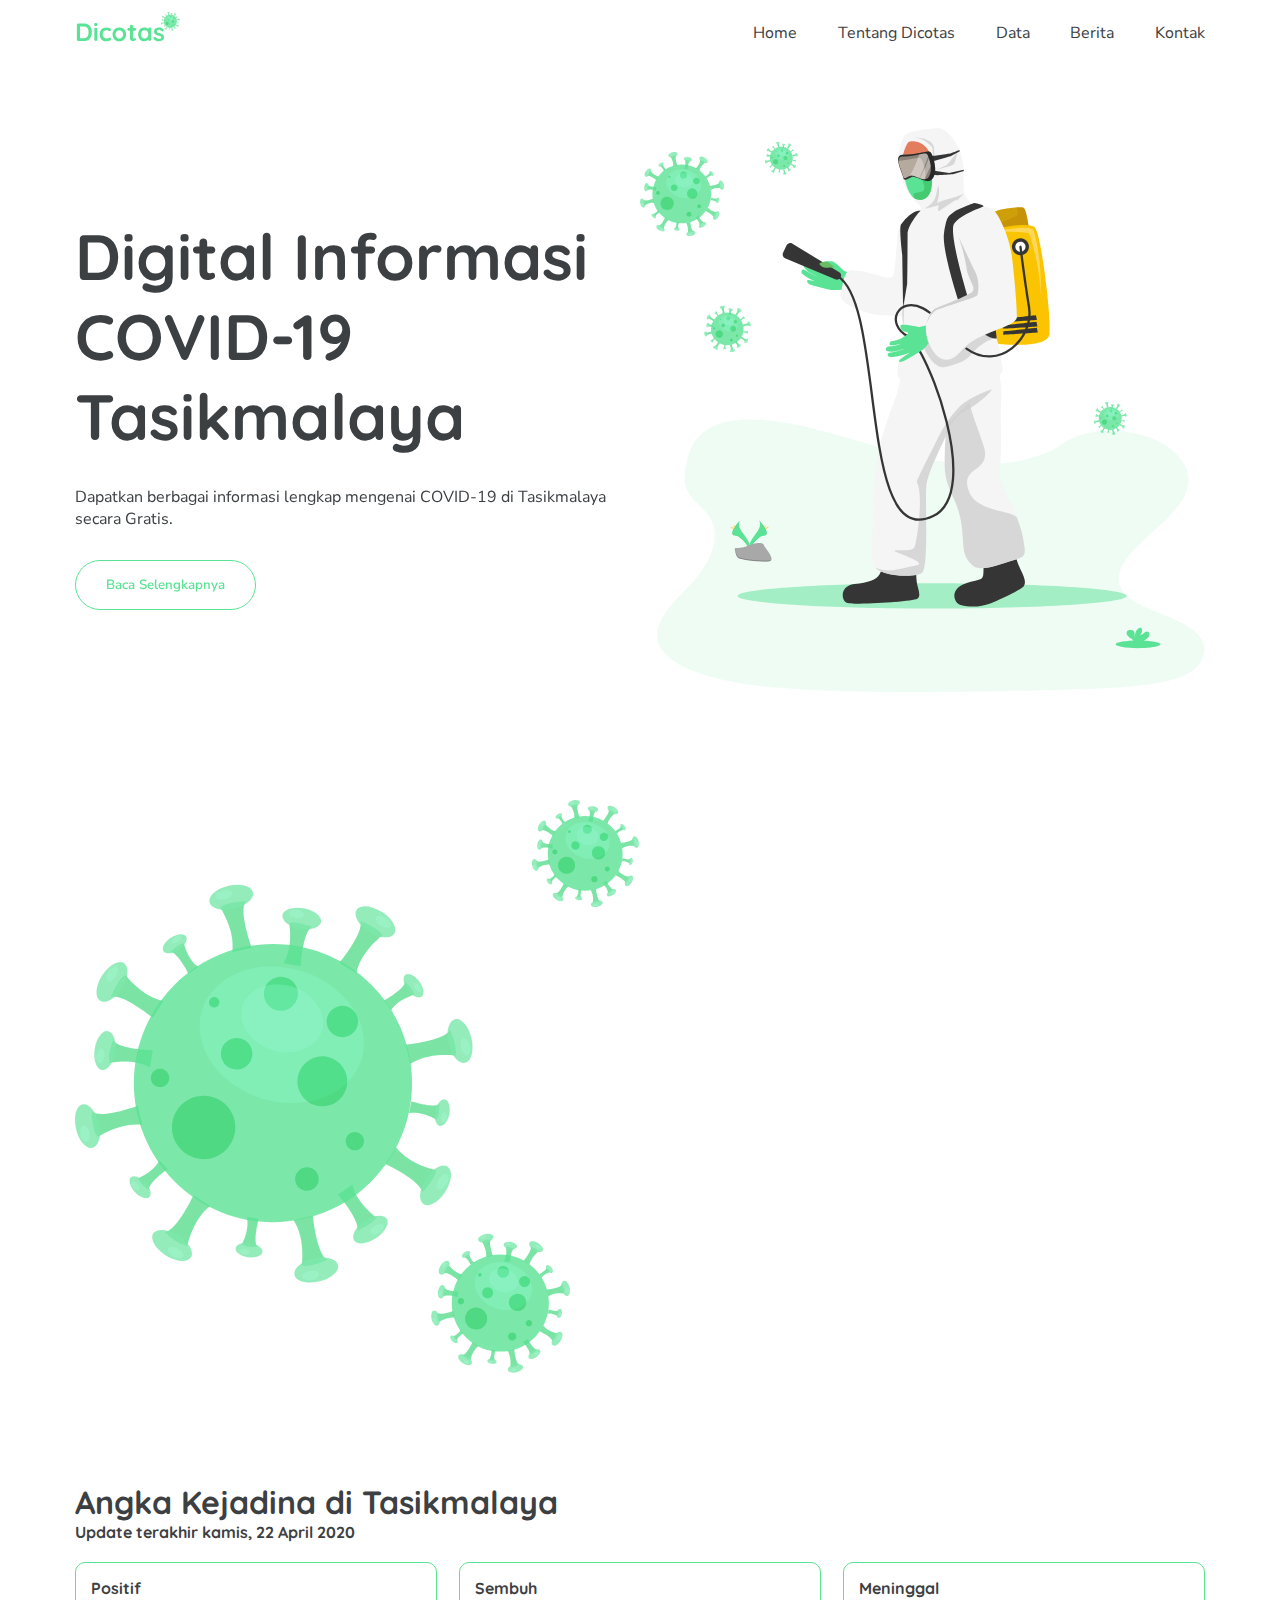
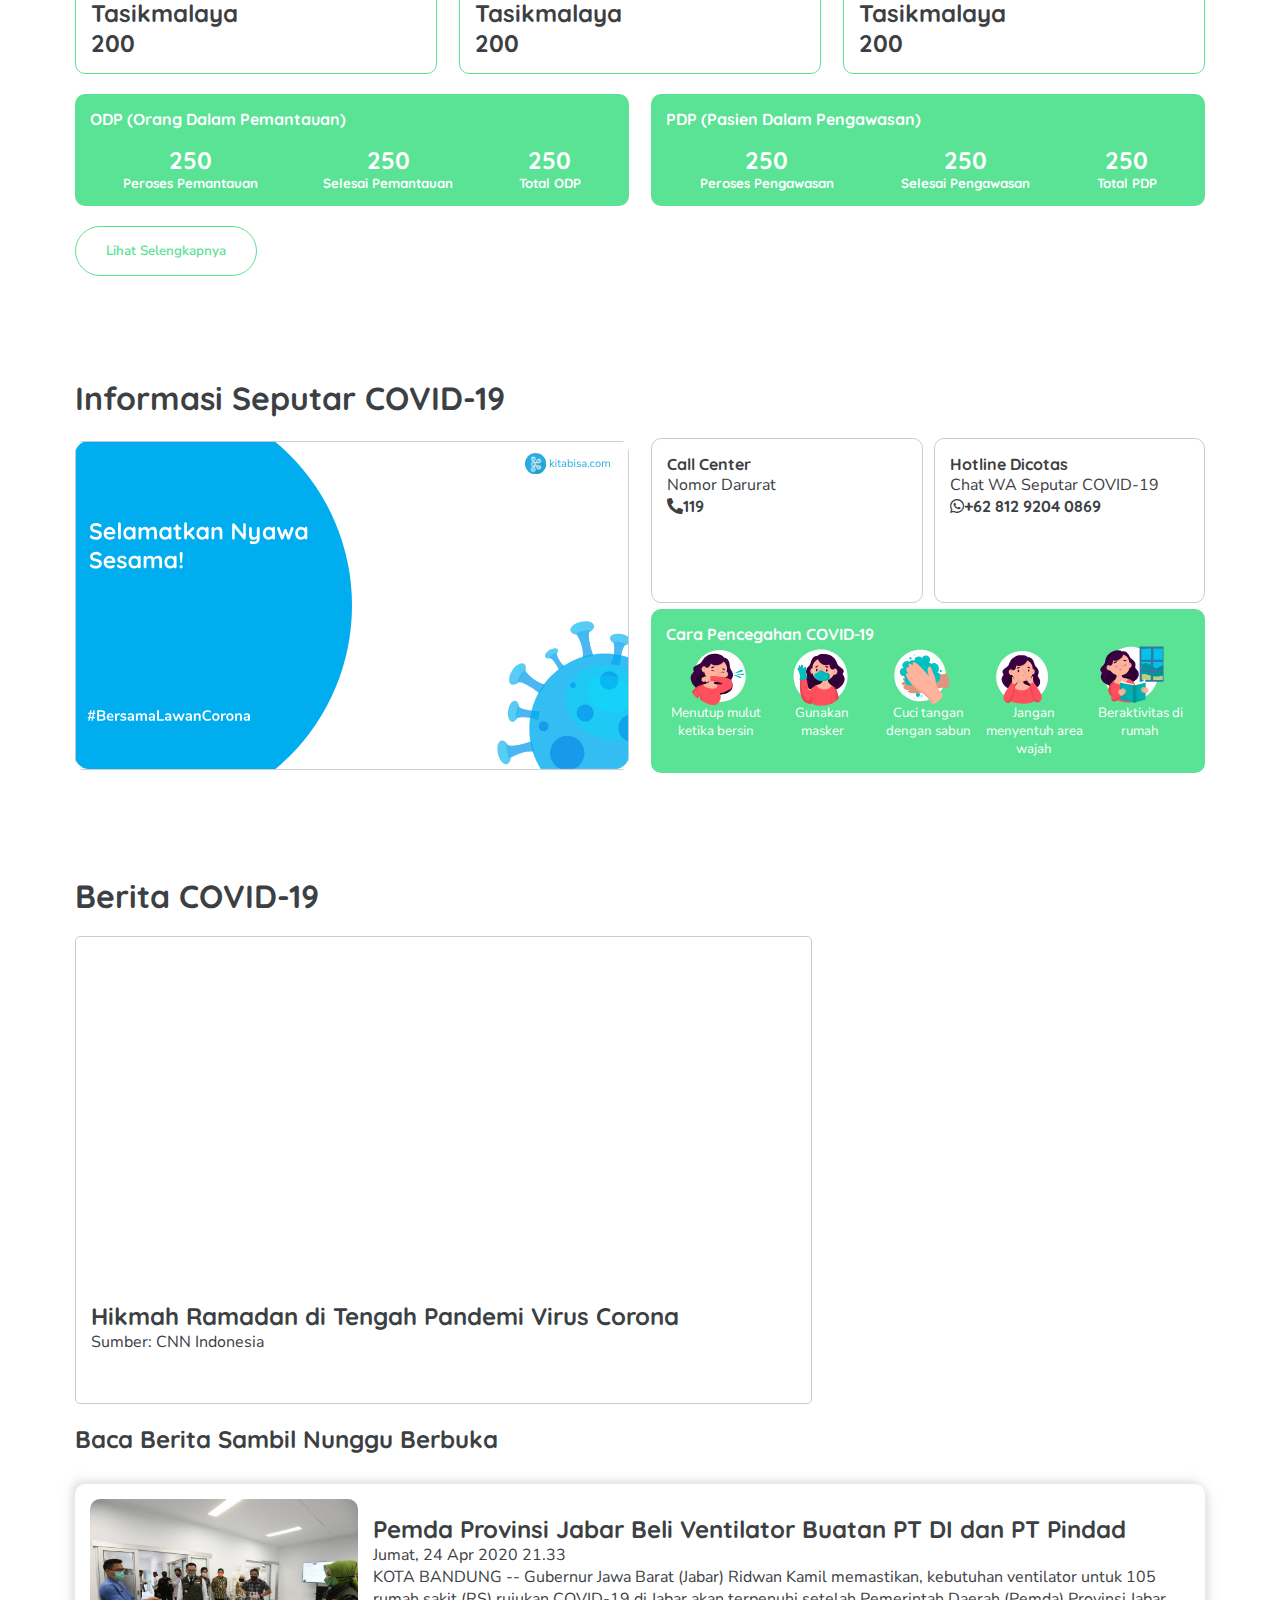
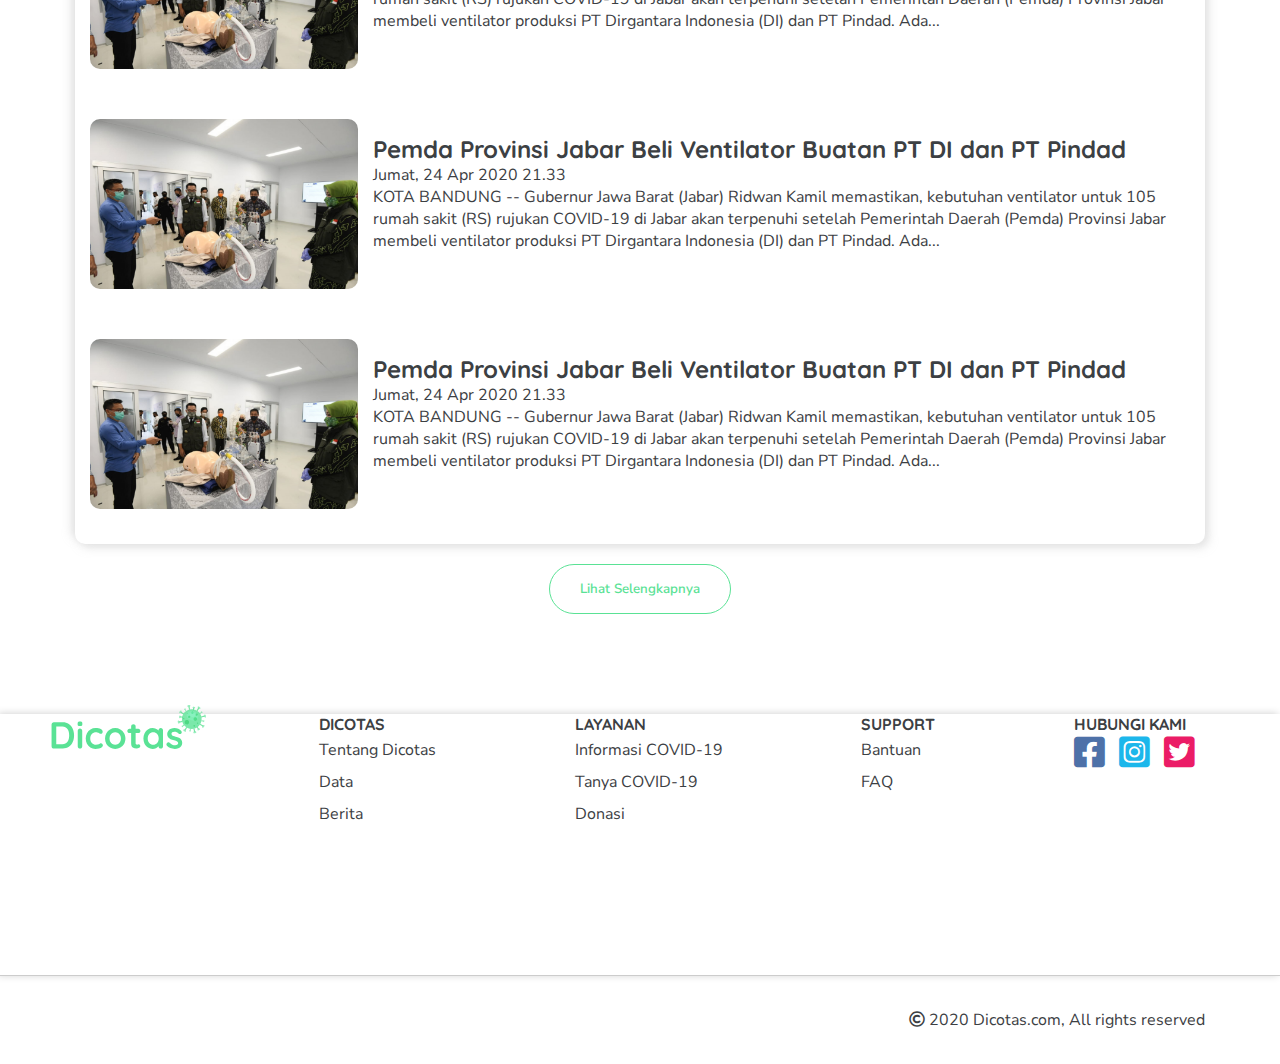
==== index.html @ 685ea7df "Initial commit" ====
<!DOCTYPE html>
<html lang="en">

<head>
    <meta charset="UTF-8">
    <meta name="viewport" content="width=device-width, initial-scale=1.0">
    <title>Dicotas</title>
    <!-- Google Font -->
    <link
        href="https://fonts.googleapis.com/css2?family=Nunito+Sans:ital,wght@0,200;0,300;0,400;0,600;0,700;0,800;0,900;1,200;1,300;1,400;1,600;1,700;1,800;1,900&family=Quicksand:wght@300;400;500;600;700&display=swap"
        rel="stylesheet">
    <!-- fontawesome -->
    <link rel="stylesheet" href="assets/vendor/fontawesome/css/all.min.css">
    <!-- AOS -->
    <link href="assets/vendor/aos-master/dist/aos.css" rel="stylesheet">
    <!-- style -->
    <link rel="stylesheet" href="assets/css/style.css">
    <link rel="stylesheet" href="assets/css/dicotas.css">
    <!-- icon -->
    <link rel="shortcut icon" href="assets/img/virus.svg" type="image/x-icon">

</head>

<body>
    <!-- navbar -->
    <nav>
        <div class="container" id="nav">
            <div class="logo">
                <a href="index.html">
                    <img src="assets/img/logo.svg" alt="Logo Dicotas">
                </a>
            </div>

            <ul>
                <li>
                    <a href="#" class="underline">Home</a>
                </li>
                <li>
                    <a href="#">Tentang Dicotas</a>
                </li>
                <li>
                    <a href="#">Data</a>
                </li>
                <li>
                    <a href="#">Berita</a>
                </li>
                <li>
                    <a href="#">Kontak</a>
                </li>
            </ul>
        </div>
    </nav>
    <!-- end navbar -->
    <!-- <div class="container space"></div> -->
    <!-- hero1 -->
    <div class="hero1 container" id="hero1">
        <div class="content" data-aos="fade-up" data-aos-duration="2000">
            <h1>Digital Informasi COVID-19 Tasikmalaya</h1>
            <p>Dapatkan berbagai informasi lengkap mengenai COVID-19 di Tasikmalaya secara
                <span>Gratis.</span></p>
            <a href="">
                <button type="button" class="btn-border">Baca Selengkapnya</button>
            </a>
        </div>
        <div class="content-img" data-aos="fade-up" data-aos-duration="2000">
            <img src="assets/img/covid.svg" alt="COVID-19">
        </div>
    </div>
    <!-- end hero1 -->
    <!-- hero2 -->
    <div class="hero2 container" id="hero2">
        <div class="content-img" data-aos="fade-up" data-aos-duration="2000">
            <img src="assets/img/virus.svg" alt="virus">
        </div>
        <div class="content" data-aos="fade-up" data-aos-duration="2000">
            <div class="kutip">
                <img src="assets/img/kutip.svg" alt="quote">
            </div>
            <h1>Kenali Apa Itu COVID-19</h1>
            <p>COVID-19 merupakan penyakit yang disebabkan Novel Coronavirus 2019. Meski bergejala mirip
                dengan flu biasa, COVID-19 memiliki fatalitas lebih tinggi. </p>
            <a href="">
                <button type="button" class="btn-border">Baca Selengkapnya</button>
            </a>
        </div>
    </div>
    <!-- end hero2 -->

    <!-- angka kejadian -->
    <div class="container" id="kejadian">
        <h2>Angka Kejadina di Tasikmalaya</h2>
        <h4>Update terakhir kamis, 22 April 2020</h4>
        <div class="data-covid">
            <div class="data-p positif card">
                <h4>Positif</h4>
                <h3>Tasikmalaya</h3>
                <h3>200</h3>
            </div>
            <div class="data-p sembuh card">
                <h4>Sembuh</h4>
                <h3>Tasikmalaya</h3>
                <h3>200</h3>
            </div>
            <div class="data-p meninggal card">
                <h4>Meninggal</h4>
                <h3>Tasikmalaya</h3>
                <h3>200</h3>
            </div>
        </div>
        <div class="data-covid">
            <div class="data odp card bg-green">
                <h4>ODP (Orang Dalam Pemantauan)</h4>
                <div class="data-value">
                    <div class="value proses">
                        <h3>250</h3>
                        <h5>Peroses Pemantauan</h5>
                    </div>
                    <div class="value selesai">
                        <h3>250</h3>
                        <h5>Selesai Pemantauan</h5>
                    </div>
                    <div class="value Total">
                        <h3>250</h3>
                        <h5>Total ODP</h5>
                    </div>
                </div>
            </div>
            <div class="data pdp card bg-green">
                <h4>PDP (Pasien Dalam Pengawasan)</h4>
                <div class="data-value">
                    <div class="value proses">
                        <h3>250</h3>
                        <h5>Peroses Pengawasan</h5>
                    </div>
                    <div class="value selesai">
                        <h3>250</h3>
                        <h5>Selesai Pengawasan</h5>
                    </div>
                    <div class="value Total">
                        <h3>250</h3>
                        <h5>Total PDP</h5>
                    </div>
                </div>
            </div>
        </div>
        <div class="data-covid button">
            <a href="">
                <button type="button" class="btn-border">Lihat Selengkapnya</button>
            </a>
        </div>
    </div>
    <!-- end angka kejadian -->

    <!-- informasi seputar covid -->
    <div class="container" id="info">
        <h2>Informasi Seputar COVID-19</h2>
        <div class="info-covid">
            <div class="slide info">
                <img src="assets/img/donasi.svg" alt="">
            </div>
            <div class="general info">
                <div class="info-contact">
                    <div class="contact call card">
                        <h4>Call Center</h4>
                        <p>Nomor Darurat</p>
                        <h4><span><i class="fas fa-phone-alt"></i></span>119</h4>
                    </div>
                    <div class="contact hotline card">
                        <h4>Hotline Dicotas</h4>
                        <p>Chat WA Seputar COVID-19</p>
                        <h4><span><i class="fab fa-whatsapp"></i></span>+62 812 9204 0869</h4>
                    </div>
                </div>
                <div class="info-pencegahan card">
                    <h4>Cara Pencegahan COVID-19</h4>
                    <div class="pencegahan">
                        <small>Menutup mulut ketika bersin</small>
                        <small>Gunakan masker</small>
                        <small>Cuci tangan dengan sabun</small>
                        <small>Jangan menyentuh area wajah</small>
                        <small>Beraktivitas di rumah</small>
                    </div>
                </div>
            </div>
        </div>
    </div>
    <!-- akhir informasi -->

    <!-- berita -->
    <div class="container" id="berita">
        <h2>Berita COVID-19</h2>
        <div class="berita-video">
            <div class="screen">
                <iframe width="100%" height="100%" src="https://www.youtube.com/embed/Oy6rQQSXXio" frameborder="0"
                    allow="accelerometer; autoplay; encrypted-media; gyroscope; picture-in-picture"
                    allowfullscreen></iframe>

                <div class="screen-info">
                    <h3>Hikmah Ramadan di Tengah Pandemi Virus Corona</h3>
                    <p>Sumber: CNN Indonesia</p>
                </div>
            </div>
            <div class="list-video">
                <div class="video">
                    <iframe width="100%" height="100%" src="https://www.youtube.com/embed/_qb3Gblr3AE" frameborder="0"
                        allow="accelerometer; autoplay; encrypted-media; gyroscope; picture-in-picture"
                        allowfullscreen></iframe>
                </div>
                <div class="video">
                    <iframe width="100%" height="100%" src="https://www.youtube.com/embed/LG6eR3hyloc" frameborder="0"
                        allow="accelerometer; autoplay; encrypted-media; gyroscope; picture-in-picture"
                        allowfullscreen></iframe>
                </div>
                <div class="video">
                    <iframe width="100%" height="100%" src="https://www.youtube.com/embed/16_RocuYnoY" frameborder="0"
                        allow="accelerometer; autoplay; encrypted-media; gyroscope; picture-in-picture"
                        allowfullscreen></iframe>
                </div>
            </div>
        </div>
        <h3>Baca Berita Sambil Nunggu Berbuka</h3>
        <div class="berita-teks card">
            <div class="berita berita1">
                <div class="berita-img card"></div>
                <div class="berita-content">
                    <h3>Pemda Provinsi Jabar Beli Ventilator Buatan PT DI dan PT Pindad</h3>
                    <span>Jumat, 24 Apr 2020 21.33</span>
                    <p>KOTA BANDUNG -- Gubernur Jawa Barat (Jabar) Ridwan Kamil memastikan, kebutuhan ventilator untuk
                        105 rumah sakit (RS) rujukan COVID-19 di Jabar akan terpenuhi setelah Pemerintah Daerah (Pemda)
                        Provinsi Jabar membeli ventilator produksi PT Dirgantara Indonesia (DI) dan PT Pindad. Ada...
                    </p>
                </div>
            </div>
            <div class="berita berita2">
                <div class="berita-img card"></div>
                <div class="berita-content">
                    <h3>Pemda Provinsi Jabar Beli Ventilator Buatan PT DI dan PT Pindad</h3>
                    <span>Jumat, 24 Apr 2020 21.33</span>
                    <p>KOTA BANDUNG -- Gubernur Jawa Barat (Jabar) Ridwan Kamil memastikan, kebutuhan ventilator untuk
                        105 rumah sakit (RS) rujukan COVID-19 di Jabar akan terpenuhi setelah Pemerintah Daerah (Pemda)
                        Provinsi Jabar membeli ventilator produksi PT Dirgantara Indonesia (DI) dan PT Pindad. Ada...
                    </p>
                </div>
            </div>
            <div class="berita berita3">
                <div class="berita-img card"></div>
                <div class="berita-content">
                    <h3>Pemda Provinsi Jabar Beli Ventilator Buatan PT DI dan PT Pindad</h3>
                    <span>Jumat, 24 Apr 2020 21.33</span>
                    <p>KOTA BANDUNG -- Gubernur Jawa Barat (Jabar) Ridwan Kamil memastikan, kebutuhan ventilator untuk
                        105 rumah sakit (RS) rujukan COVID-19 di Jabar akan terpenuhi setelah Pemerintah Daerah (Pemda)
                        Provinsi Jabar membeli ventilator produksi PT Dirgantara Indonesia (DI) dan PT Pindad. Ada...
                    </p>
                </div>
            </div>
        </div>
        <div class="berita-covid button">
            <a href="">
                <button type="button" class="btn-border">Lihat Selengkapnya</button>
            </a>
        </div>
    </div>
    <!-- end berita -->

    <!-- footer -->
    <footer>
        <div class="footer-company container">
            <div class="footer-img">
                <img src="assets/img/logo.svg" alt="Logo Dicotas">
            </div>
            <div class="footer-dicotas">
                <h4>DICOTAS</h4>
                <ul>
                    <li>
                        <a href="">Tentang Dicotas</a>
                    </li>
                    <li>
                        <a href="">Data</a>
                    </li>
                    <li>
                        <a href="">Berita</a>
                    </li>
                </ul>
            </div>
            <div class="footer-layanan">
                <h4>LAYANAN</h4>
                <ul>
                    <li>
                        <a href="">Informasi COVID-19</a>
                    </li>
                    <li>
                        <a href="">Tanya COVID-19</a>
                    </li>
                    <li>
                        <a href="">Donasi</a>
                    </li>
                </ul>
            </div>
            <div class="footer-support">
                <h4>SUPPORT</h4>
                <ul>
                    <li>
                        <a href="">Bantuan</a>
                    </li>
                    <li>
                        <a href="">FAQ</a>
                    </li>
                </ul>
            </div>
            <div class="footer-contact">
                <h4>HUBUNGI KAMI</h4>
                <div class="sosmed">
                    <i class="fab fa-facebook-square fb"></i>
                    <i class="fab fa-instagram-square tw"></i>
                    <i class="fab fa-twitter-square ig"></i>
                </div>
            </div>
        </div>
        <div class="footer-copyright container">
            <p><i class="far fa-copyright"></i> 2020 Dicotas.com, All rights reserved</p>
        </div>
    </footer>
    <!-- end footer -->

    <!-- jQuery -->
    <script src="assets/js/jquery.js"></script>
    <!-- AOS -->
    <script src="assets/vendor/aos-master/dist/aos.js"></script>
    <!-- Script -->
    <script src="assets/js/script.js"></script>
</body>

</html>
---- assets/css/style.css ----
/* footer */
footer {
    display: flex;
    justify-content: space-between;
    flex-direction: column;
    height: 350px;
}

.footer-company {
    flex: 3;
    display: flex;
    justify-content: space-between;
    box-shadow: -2px 0px 8px rgba(0, 0, 0, .2);
}

.footer-company a {
    color: #3C4043;
}

.footer-company ul li {
    list-style: none;
    padding: 5px 0px;
}

.footer-company h3 {
    margin-bottom: 10px;
}

.footer-copyright {
    flex: 1;
    border-top: 1px solid #cccccc;
    display: flex;
    flex-direction: row-reverse;
    align-items: center;
    box-sizing: border-box;
}

.footer-img img {
    transform: scale(1.5);
}

.footer-contact .sosmed i {
    font-size: 35px;
    margin-right: 10px;
}

.fb {
    color: #4E71A8;
}

.tw {
    color: #1CB7EB;
}

.ig {
    color: #EB1C66;
}
---- assets/css/dicotas.css ----
* {
    margin: 0;
    padding: 0;
}

body {
    font-family: 'Nunito Sans', sans-serif;
    color: #3C4043;
    position: relative;
}

h1,
h2,
h3,
h4,
h5 {
    font-family: 'Quicksand', sans-serif;
}

a {
    color: #ffffff;
    text-decoration: none;
}

h1 {
    font-weight: 700;
    font-size: 4em;
}

h2 {
    font-size: 2em;
}

h3 {
    font-size: 1.5em;
}

.container {
    padding: 0px 75px;
    display: flex;
}


button {
    cursor: pointer;
    border: none;
    outline: none;
    padding: 15px 30px;
    border-radius: 100px;
    color: #ffffff;
    font-weight: 600;
    font-family: 'Nunito Sans', sans-serif;
}

.btn-border {
    background-color: #ffffff;
    border: 1px solid #5AE295;
    color: #5AE295;
}

.btn-border:hover {
    background-color: #5AE295;
    border: 1px solid #5AE295;
    color: #ffffff;
    transition: .5s ease-out;
}

.text-green {
    color: #5AE295;
}

.bg-green {
    background-color: #5AE295;
    color: #ffffff;
}


.card {
    border-radius: 10px;
}

#hero1,
#hero2,
#kejadian,
#info {
    margin-bottom: 8%;
}



/* navbar */
nav {
    position: fixed;
    width: 100%;
    background-color: #ffffff;
    z-index: 1;
    top: 0;
}


#nav {
    justify-content: space-between;
    height: 65px;
    align-items: center;
}

nav ul {
    display: flex;
    list-style: none;
    width: 40%;
    justify-content: space-between;
}

nav ul li a {
    color: #3C4043;
    text-decoration: none;
}

nav ul li a:hover::after {
    content: '';
    display: block;
    box-shadow: 0 4px 0 0 #5AE295;
    background: transparent;
    border-radius: 10px;
    height: 4px;
    width: 50%;
    margin: 0px auto -4px;
}

/* hero */
.hero1 {
    margin-top: 10%;
}

.hero1,
.hero2 {
    justify-content: space-between;
    align-items: center;
}

.content,
.content-img {
    flex: 1;
}

.content-img img {
    width: 100%;
}

.content .kutip {
    position: absolute;
    top: -35%;
    right: 0;
    z-index: -1;
}

.content h1,
.content p {
    margin-bottom: 30px;
}

.kutip img {
    transform: scale(.7);
}


/* angka kejadian */
#kejadian {
    flex-direction: column;
}

.data-covid {
    display: flex;
    justify-content: space-between;
    margin-top: 20px;
    flex: 1;
}

.data-p {
    width: 32%;
    border: 1px solid #5AE295;
}

.data {
    width: 49%;
    flex-direction: column;
}

.data-p,
.data {
    padding: 15px;
    box-sizing: border-box;
}

.data-value {
    margin-top: 3%;
    display: flex;
    justify-content: space-around;
    text-align: center;
    flex: 1;
}

.data-covid.btn-center {
    justify-content: center;
}

/* informasi */

#info {
    flex-direction: column;
}

.info-covid {
    margin-top: 20px;
    display: flex;
    justify-content: space-between;
}

.info {
    width: 49%;
}

.slide {
    overflow: hidden;
    border-radius: 15px;
}

.slide img {
    width: 100%;
    height: 100%;
}

.general {
    display: flex;
    flex-direction: column;
    justify-content: space-between;
}

.info-contact,
.info-pencegahan {
    height: 49%;
}

.info-contact {
    display: flex;
    justify-content: space-between;
}

.contact {
    width: 49%;
    border: 1px solid #cccccc;
    padding: 15px;
    box-sizing: border-box;
}

.info-pencegahan {
    padding: 15px;
    box-sizing: border-box;
    background-color: #5AE295;
    background-image: url('../img/pencegahan.svg');
    background-repeat: no-repeat;
    background-size: 90%;
    background-position: 50% 30%;
    color: #ffffff;
    display: flex;
    flex-direction: column;
    justify-content: space-between;
}

.info-pencegahan h4 {
    flex: 2;
}

.pencegahan {
    display: flex;
    justify-content: space-between;
    box-sizing: border-box;
    text-align: center;
    height: 90%;
    flex: 1;
}

small {
    width: 19%;
}

/* Berita */


#berita {
    flex-direction: column;
    margin-bottom: 100px;
}

.berita-video {
    margin: 20px 0px;
    display: flex;
    justify-content: space-between;
}

.screen {
    width: 65%;
    display: flex;
    flex-direction: column;
    border: 1px solid #cccccc;
    border-radius: 5px;
}

.screen iframe {
    flex: 4;
}

.screen-info {
    flex: 1;
    padding: 15px;
    box-sizing: border-box;
}

.list-video {
    width: 33%;
    display: flex;
    justify-content: space-between;
    flex-direction: column;
}

.video {
    height: 30%;
}

iframe {
    border-radius: 5px;
}

.screen iframe {
    border-radius: 5px 5px 0px 0px;
}

.berita-teks {
    margin-top: 30px;
    display: flex;
    justify-content: space-between;
    flex-direction: column;
    /* border: 1px solid #631f1f; */
    box-shadow: 4px 4px 8px rgba(204, 204, 204, .5), -4px -4px 8px rgba(204, 204, 204, .5);
}

.berita {
    flex: 1;
    padding: 15px;
    display: flex;
    margin-bottom: 20px;
}

.berita-content {
    flex: 3;
    padding: 15px;
    box-sizing: border-box;
}

.berita-img {
    flex: 1;
    height: 170px;
    background-image: url('../img/berita1.jpg');
    background-size: cover;
}

.berita-covid.button {
    margin-top: 20px;
    display: flex;
    justify-content: center;
}


/* Responsive Breakpoint */

/* ukuran tablet */
@media screen and (max-width:800px) {
    body {
        overflow-x: hidden;
    }

    .container {
        padding: 0px 50px;
    }

    h1 {
        font-size: 2.5em;
    }

    h2 {
        font-size: 1.5em;
    }

    h3 {
        font-size: 1em;
    }

    h4 {
        font-size: 0.7em;
    }

    h5 {
        font-size: 0.6em;
    }

    nav ul {
        width: 55%;
    }

    .content h1,
    .content p {
        margin-bottom: 25px;
    }

    .kutip img {
        transform: scale(.4);
    }


    /* info */
    .info-pencegahan {
        background-position-y: 50%;
    }

    .contact p {
        font-size: small;
    }

    .pencegahan {
        display: none;
    }

    /* berita */
    .berita-video {
        flex-direction: column;
    }

    .screen {
        width: 100%;

    }

    .list-video {
        flex-direction: row;
        width: 100%;
        justify-content: space-between;
        margin-top: 20px;
    }

    .video {
        width: 32%;
        height: 100%;
    }

}

/* ukuran mobile */
@media screen and (max-width:576px) {
    body {
        overflow-x: hidden;
    }

    .container {
        padding: 0px 30px;
    }

    button {

        padding: 10px 15px;
        border-radius: 100px;
        font-weight: 500;
    }

    h1,
    h2 {
        font-size: 1.2em;
    }

    h3 {
        font-size: 1em;
    }

    h4 {
        font-size: 0.7em;
    }

    h5 {
        font-size: 0.6em;
    }

    p {
        font-size: 0.8em;
    }


    /* navbar */
    nav ul {
        display: none;
    }

    /* Hero */

    .content-img img {
        transform: scale(.7);
    }

    .kutip {
        display: none;
    }

    .hero1 {
        flex-direction: column-reverse;
    }

    .hero2 {
        flex-direction: column;
    }

    /* angka kejadian */

    .data-covid {
        flex-direction: column;
        margin-top: 15px;
    }

    .data-p,
    .data {
        width: 100%;
        margin: 5px 0px;
    }

    .data-covid.button {
        justify-content: center;
        align-items: center;
    }

    /* info */
    .info-covid {
        flex-direction: column;
    }

    .info {
        width: 100%;
    }

    .info-contact {
        flex-direction: column;
    }

    .contact {
        width: 100%;
        margin-bottom: 10px;
    }

    .info-pencegahan {
        height: 100px;
    }

}
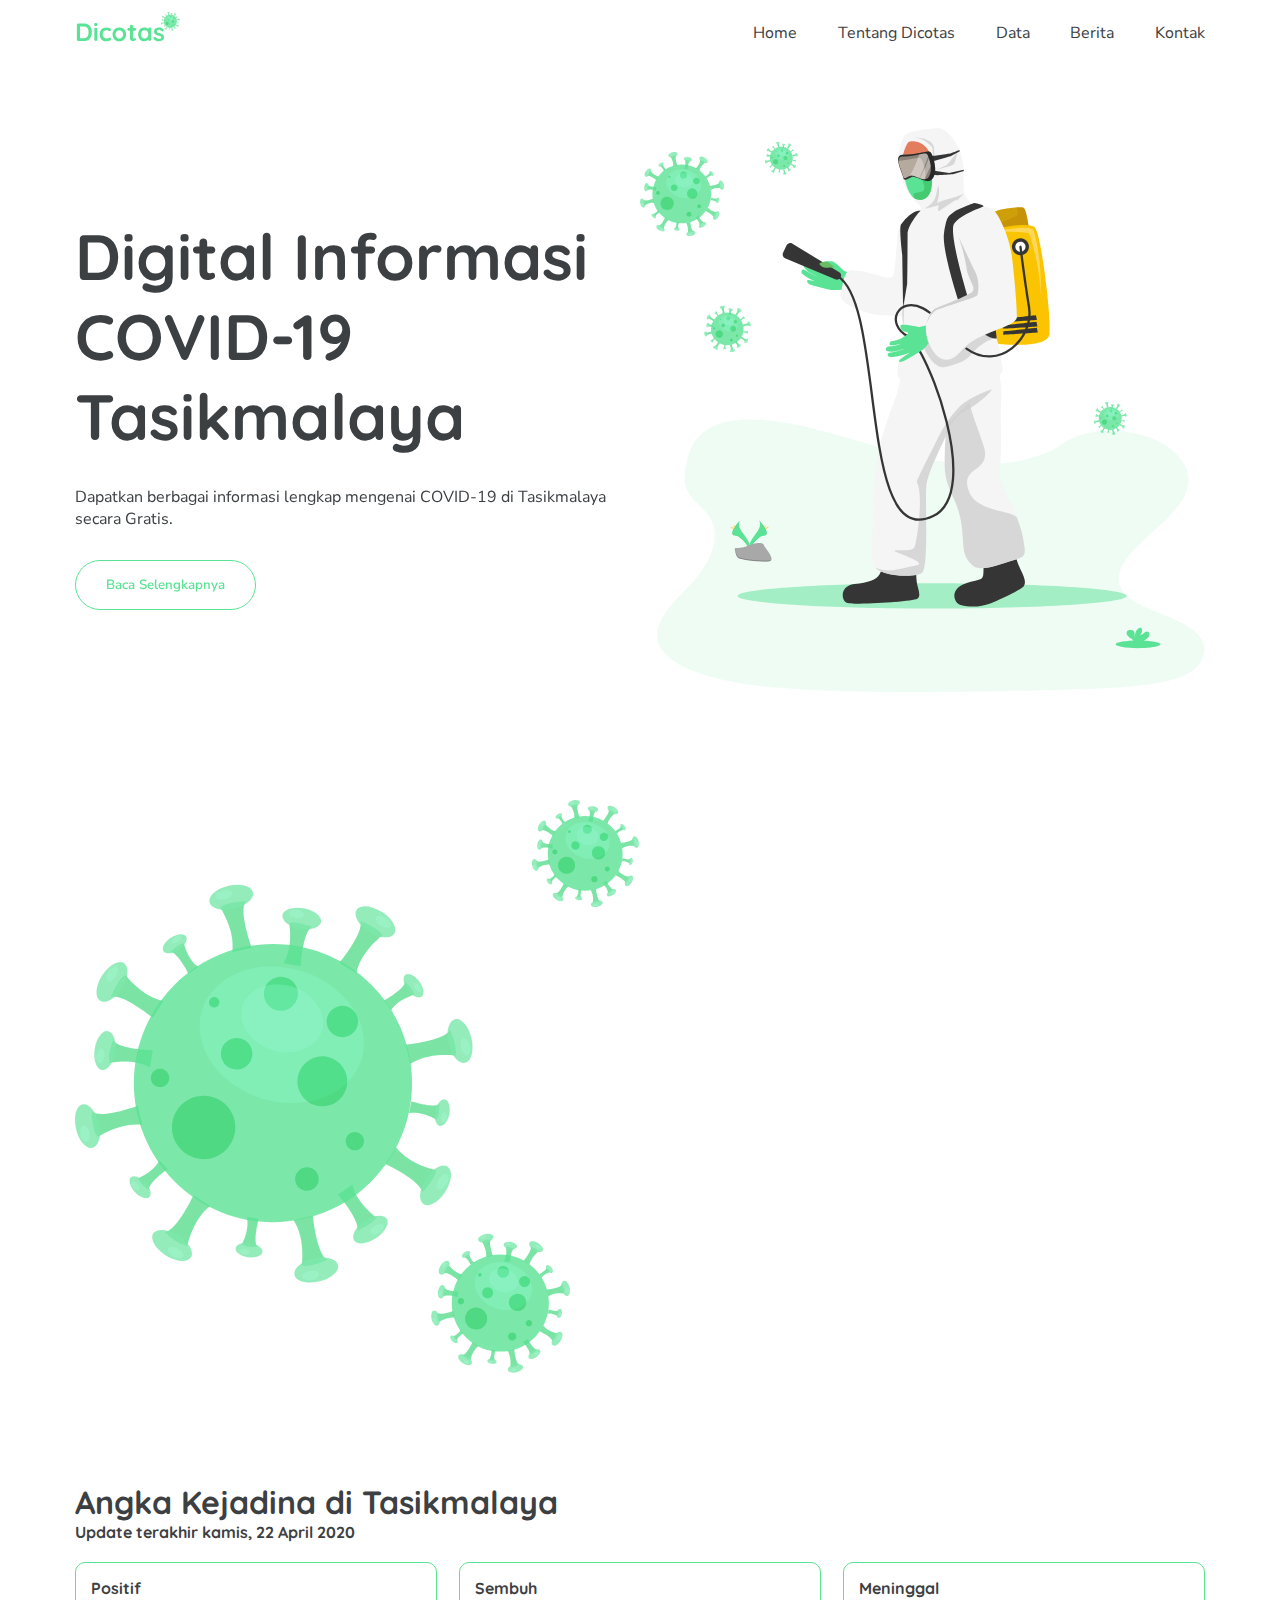
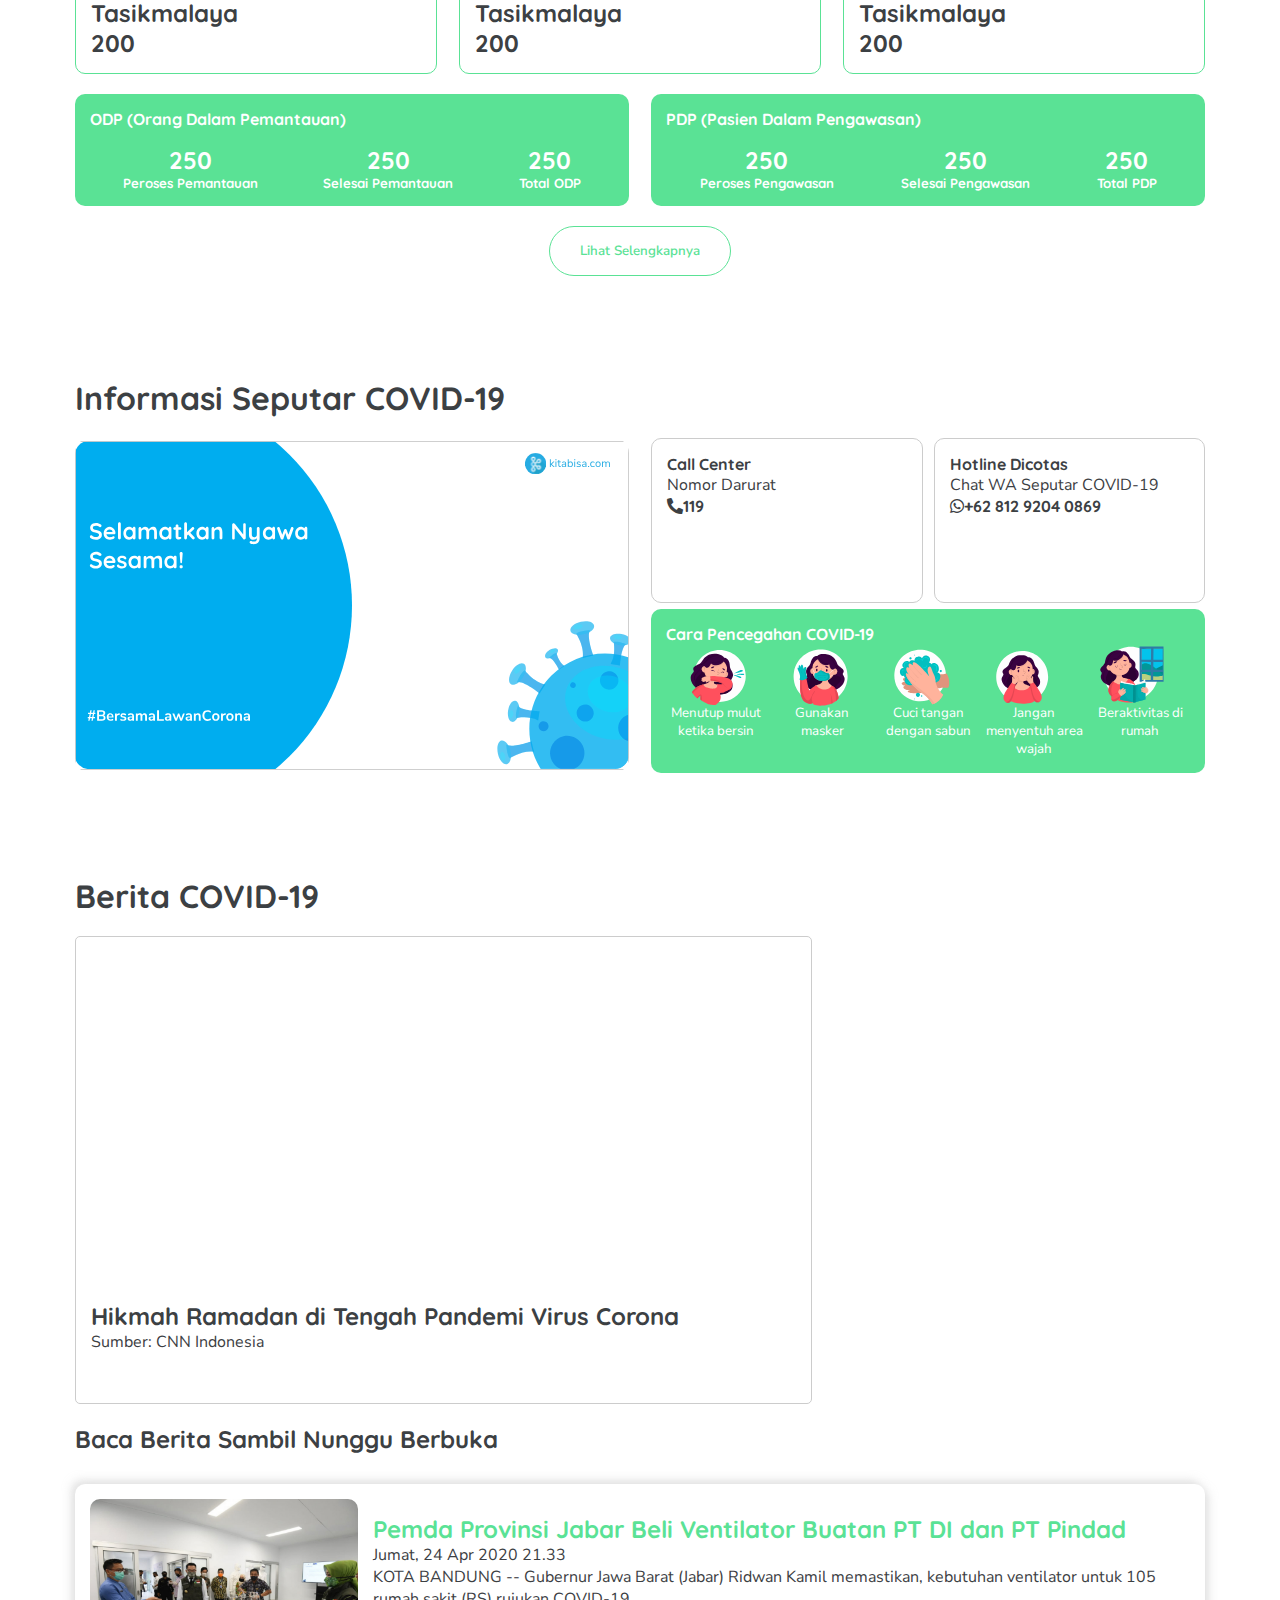
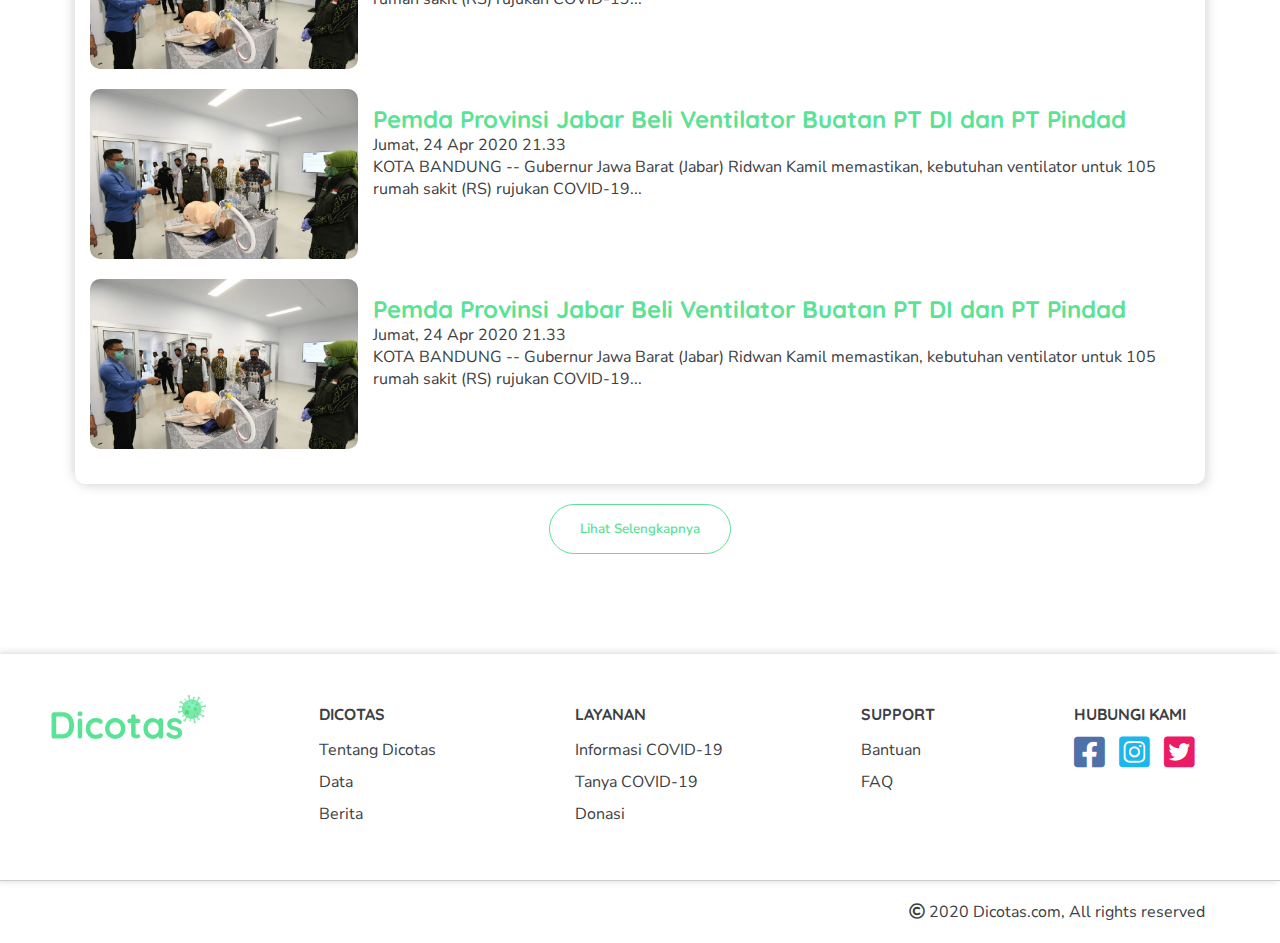
==== commit 2dd7b2dd: "meke a home page responsif" ====
--- a/index.html
+++ b/index.html
@@ -14,7 +14,7 @@
     <!-- AOS -->
     <link href="assets/vendor/aos-master/dist/aos.css" rel="stylesheet">
     <!-- style -->
-    <link rel="stylesheet" href="assets/css/style.css">
+    <!-- <link rel="stylesheet" href="assets/css/style.css"> -->
     <link rel="stylesheet" href="assets/css/dicotas.css">
     <!-- icon -->
     <link rel="shortcut icon" href="assets/img/virus.svg" type="image/x-icon">
@@ -107,7 +107,7 @@
                 <h3>200</h3>
             </div>
         </div>
-        <div class="data-covid">
+        <div class="data-covid odp-pdp">
             <div class="data odp card bg-green">
                 <h4>ODP (Orang Dalam Pemantauan)</h4>
                 <div class="data-value">
@@ -143,7 +143,7 @@
                 </div>
             </div>
         </div>
-        <div class="data-covid button">
+        <div class="btn-center">
             <a href="">
                 <button type="button" class="btn-border">Lihat Selengkapnya</button>
             </a>
@@ -223,38 +223,35 @@
             <div class="berita berita1">
                 <div class="berita-img card"></div>
                 <div class="berita-content">
-                    <h3>Pemda Provinsi Jabar Beli Ventilator Buatan PT DI dan PT Pindad</h3>
+                    <h3 class="text-green">Pemda Provinsi Jabar Beli Ventilator Buatan PT DI dan PT Pindad</h3>
                     <span>Jumat, 24 Apr 2020 21.33</span>
                     <p>KOTA BANDUNG -- Gubernur Jawa Barat (Jabar) Ridwan Kamil memastikan, kebutuhan ventilator untuk
-                        105 rumah sakit (RS) rujukan COVID-19 di Jabar akan terpenuhi setelah Pemerintah Daerah (Pemda)
-                        Provinsi Jabar membeli ventilator produksi PT Dirgantara Indonesia (DI) dan PT Pindad. Ada...
+                        105 rumah sakit (RS) rujukan COVID-19...
                     </p>
                 </div>
             </div>
             <div class="berita berita2">
                 <div class="berita-img card"></div>
                 <div class="berita-content">
-                    <h3>Pemda Provinsi Jabar Beli Ventilator Buatan PT DI dan PT Pindad</h3>
+                    <h3 class="text-green">Pemda Provinsi Jabar Beli Ventilator Buatan PT DI dan PT Pindad</h3>
                     <span>Jumat, 24 Apr 2020 21.33</span>
                     <p>KOTA BANDUNG -- Gubernur Jawa Barat (Jabar) Ridwan Kamil memastikan, kebutuhan ventilator untuk
-                        105 rumah sakit (RS) rujukan COVID-19 di Jabar akan terpenuhi setelah Pemerintah Daerah (Pemda)
-                        Provinsi Jabar membeli ventilator produksi PT Dirgantara Indonesia (DI) dan PT Pindad. Ada...
+                        105 rumah sakit (RS) rujukan COVID-19...
                     </p>
                 </div>
             </div>
             <div class="berita berita3">
                 <div class="berita-img card"></div>
                 <div class="berita-content">
-                    <h3>Pemda Provinsi Jabar Beli Ventilator Buatan PT DI dan PT Pindad</h3>
+                    <h3 class="text-green">Pemda Provinsi Jabar Beli Ventilator Buatan PT DI dan PT Pindad</h3>
                     <span>Jumat, 24 Apr 2020 21.33</span>
                     <p>KOTA BANDUNG -- Gubernur Jawa Barat (Jabar) Ridwan Kamil memastikan, kebutuhan ventilator untuk
-                        105 rumah sakit (RS) rujukan COVID-19 di Jabar akan terpenuhi setelah Pemerintah Daerah (Pemda)
-                        Provinsi Jabar membeli ventilator produksi PT Dirgantara Indonesia (DI) dan PT Pindad. Ada...
+                        105 rumah sakit (RS) rujukan COVID-19...
                     </p>
                 </div>
             </div>
         </div>
-        <div class="berita-covid button">
+        <div class="btn-center">
             <a href="">
                 <button type="button" class="btn-border">Lihat Selengkapnya</button>
             </a>
--- a/assets/css/dicotas.css
+++ b/assets/css/dicotas.css
@@ -65,6 +65,11 @@
     transition: .5s ease-out;
 }
 
+.btn-center {
+    display: flex;
+    justify-content: center;
+}
+
 .text-green {
     color: #5AE295;
 }
@@ -200,9 +205,10 @@
     flex: 1;
 }
 
-.data-covid.btn-center {
-    justify-content: center;
-}
+.odp-pdp {
+    margin-bottom: 20px;
+}
+
 
 /* informasi */
 
@@ -340,13 +346,13 @@
     display: flex;
     justify-content: space-between;
     flex-direction: column;
-    /* border: 1px solid #631f1f; */
+    padding: 15px;
     box-shadow: 4px 4px 8px rgba(204, 204, 204, .5), -4px -4px 8px rgba(204, 204, 204, .5);
+    margin-bottom: 20px;
 }
 
 .berita {
     flex: 1;
-    padding: 15px;
     display: flex;
     margin-bottom: 20px;
 }
@@ -364,17 +370,72 @@
     background-size: cover;
 }
 
-.berita-covid.button {
-    margin-top: 20px;
-    display: flex;
-    justify-content: center;
-}
-
+
+/* footer */
+footer {
+    display: flex;
+    justify-content: space-between;
+    flex-direction: column;
+}
+
+.footer-company {
+    flex: 3;
+    display: flex;
+    justify-content: space-between;
+    box-shadow: -2px 0px 8px rgba(0, 0, 0, .2);
+    padding-top: 50px;
+    padding-bottom: 50px;
+}
+
+.footer-company a {
+    color: #3C4043;
+}
+
+.footer-company ul li {
+    list-style: none;
+    padding: 5px 0px;
+}
+
+.footer-company h4 {
+    margin-bottom: 10px;
+}
+
+.footer-copyright {
+    flex: 1;
+    border-top: 1px solid #cccccc;
+    display: flex;
+    flex-direction: row-reverse;
+    align-items: center;
+    box-sizing: border-box;
+    padding-top: 20px;
+    padding-bottom: 20px;
+}
+
+.footer-img img {
+    transform: scale(1.5);
+}
+
+.footer-contact .sosmed i {
+    font-size: 35px;
+    margin-right: 10px;
+}
+
+.fb {
+    color: #4E71A8;
+}
+
+.tw {
+    color: #1CB7EB;
+}
+
+.ig {
+    color: #EB1C66;
+}
 
 /* Responsive Breakpoint */
 
 /* ukuran tablet */
-@media screen and (max-width:800px) {
+@media screen and (max-width:768px) {
     body {
         overflow-x: hidden;
     }
@@ -437,7 +498,6 @@
 
     .screen {
         width: 100%;
-
     }
 
     .list-video {
@@ -452,6 +512,48 @@
         height: 100%;
     }
 
+
+    .berita-content {
+        flex: 3;
+    }
+
+    .berita-img {
+        flex: 2;
+    }
+
+    /* footer */
+
+    .footer-company {
+
+        padding-top: 30px;
+        padding-bottom: 30px;
+    }
+
+    .footer-company a {
+        color: #3C4043;
+    }
+
+    .footer-company ul li {
+        padding: 3px 0px;
+    }
+
+    .footer-company h4 {
+        margin-bottom: 6px;
+    }
+
+    .footer-copyright {
+        padding-top: 15px;
+        padding-bottom: 15px;
+    }
+
+    .footer-img img {
+        transform: scale(1);
+    }
+
+    .footer-contact .sosmed i {
+        font-size: 20px;
+        margin-right: 5px;
+    }
 }
 
 /* ukuran mobile */
@@ -556,4 +658,56 @@
         height: 100px;
     }
 
+    /* berita */
+
+    .list-video {
+        flex-direction: column;
+    }
+
+    .video {
+        width: 100%;
+        height: 20%;
+    }
+
+    .berita-teks {
+        flex: 3;
+    }
+
+    .berita {
+        flex-direction: column;
+    }
+
+    /* footer */
+
+    .footer-company {
+        padding-top: 15px;
+        padding-bottom: 15px;
+        flex-direction: column;
+        align-items: center;
+    }
+
+    .footer-dicotas,
+    .footer-layanan,
+    .footer-support {
+        display: none;
+    }
+
+    .footer-contact h4 {
+        display: none;
+    }
+
+    .footer-img img {
+        transform: scale(.5);
+    }
+
+    .footer-contact .sosmed i {
+        font-size: 20px;
+    }
+
+    .footer-copyright {
+        padding-top: 15px;
+        padding-bottom: 15px;
+        justify-content: center;
+    }
+
 }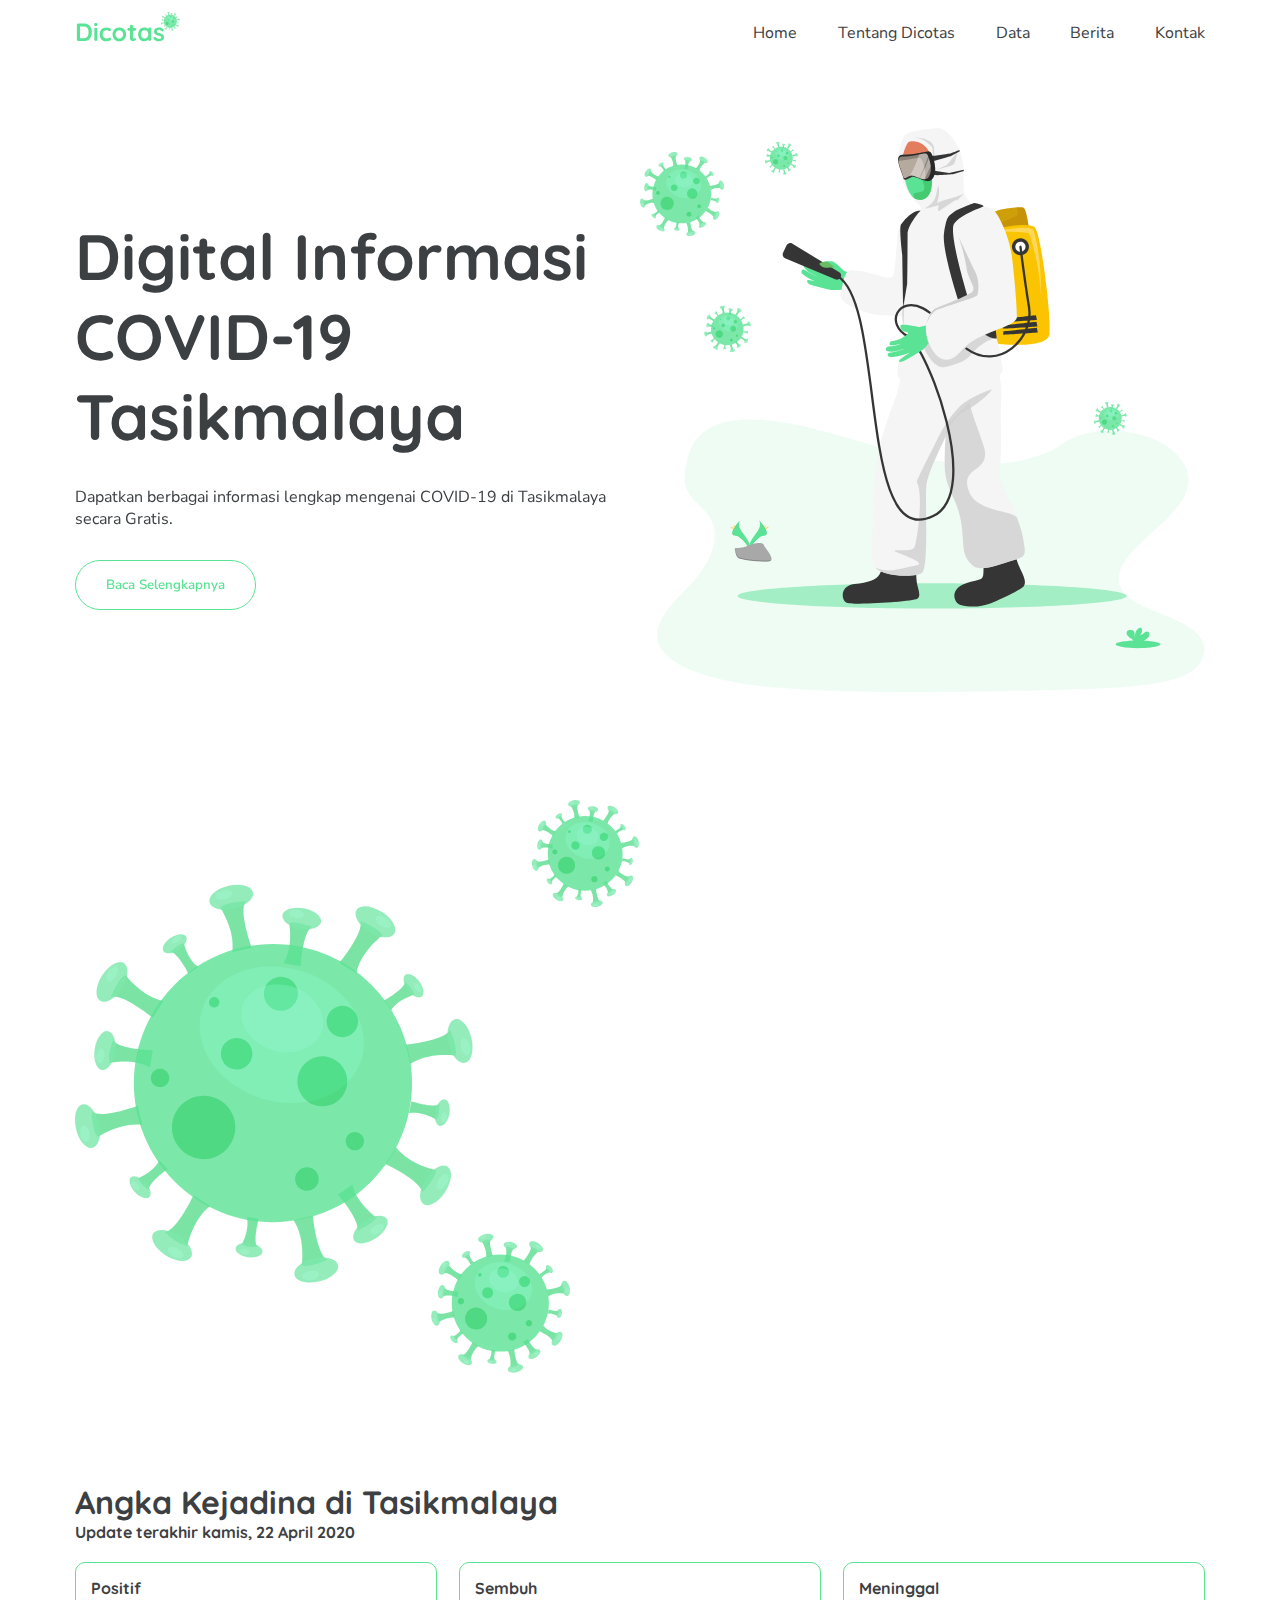
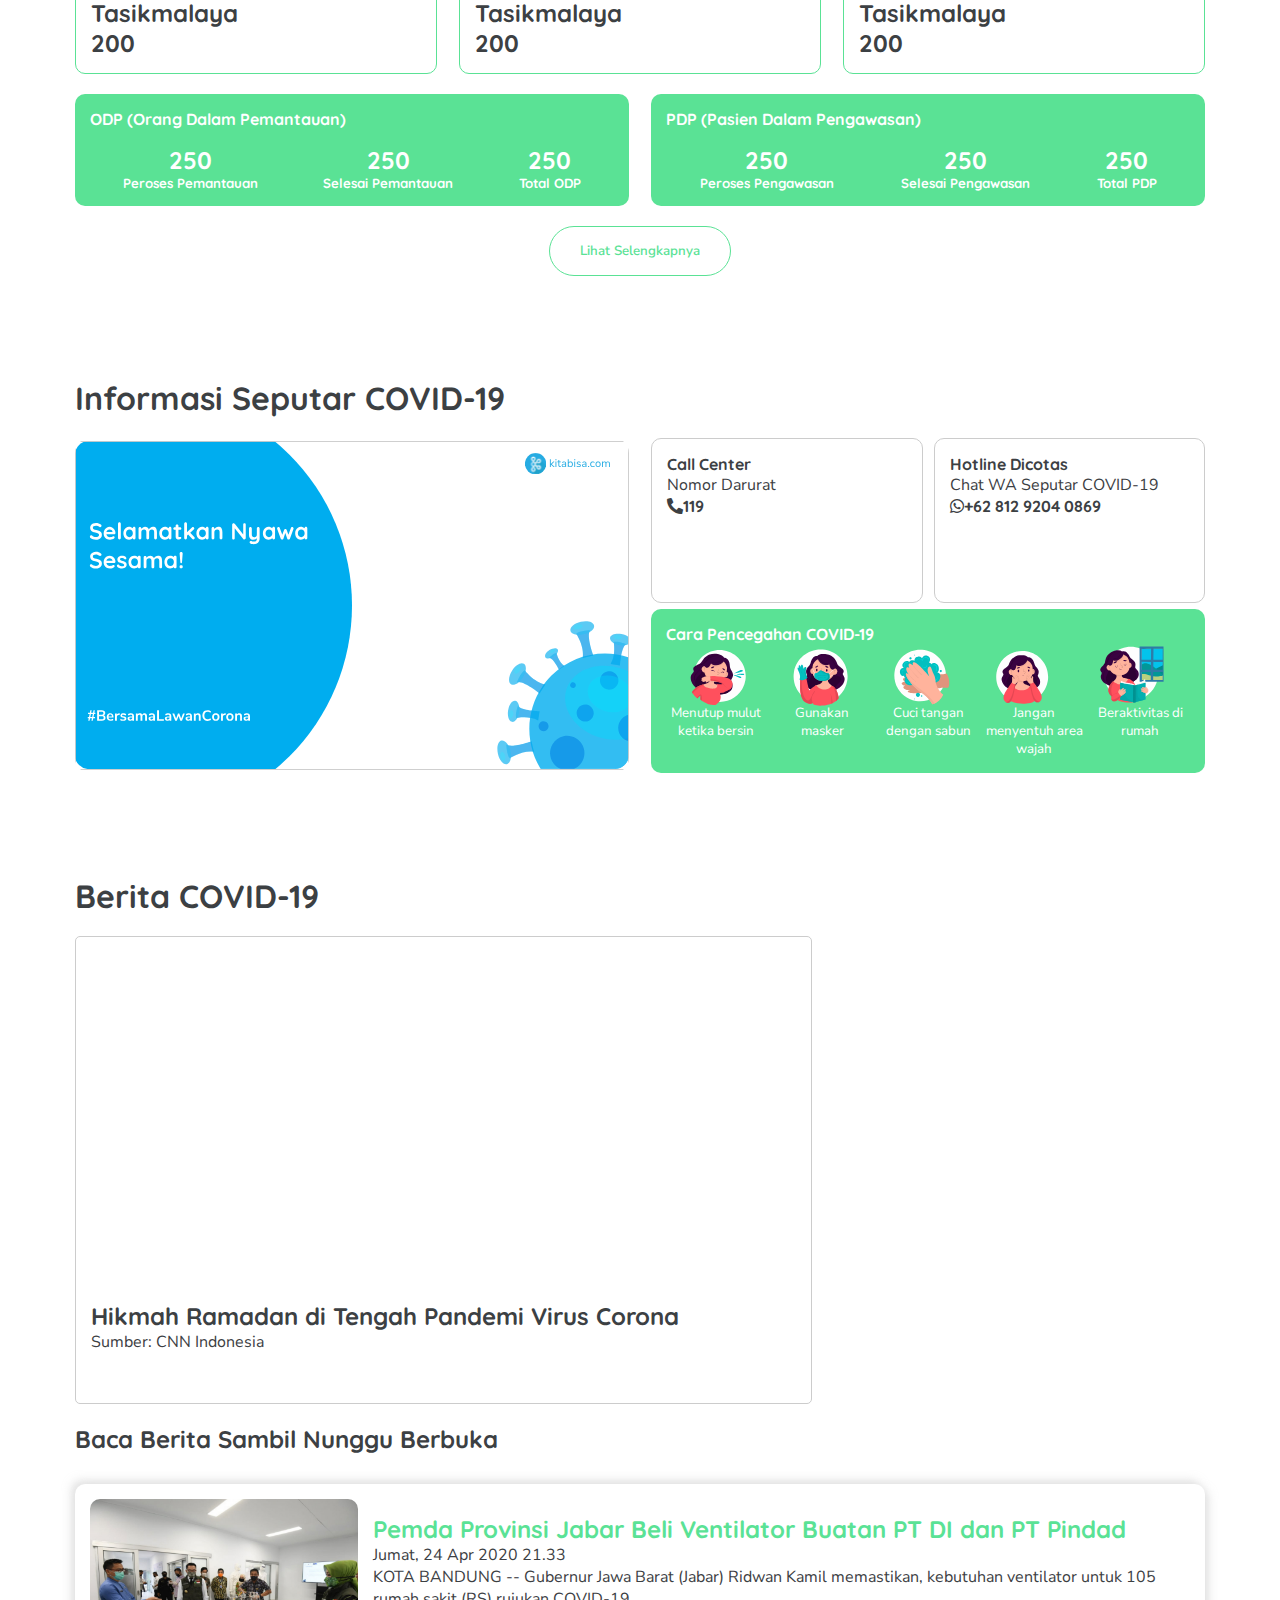
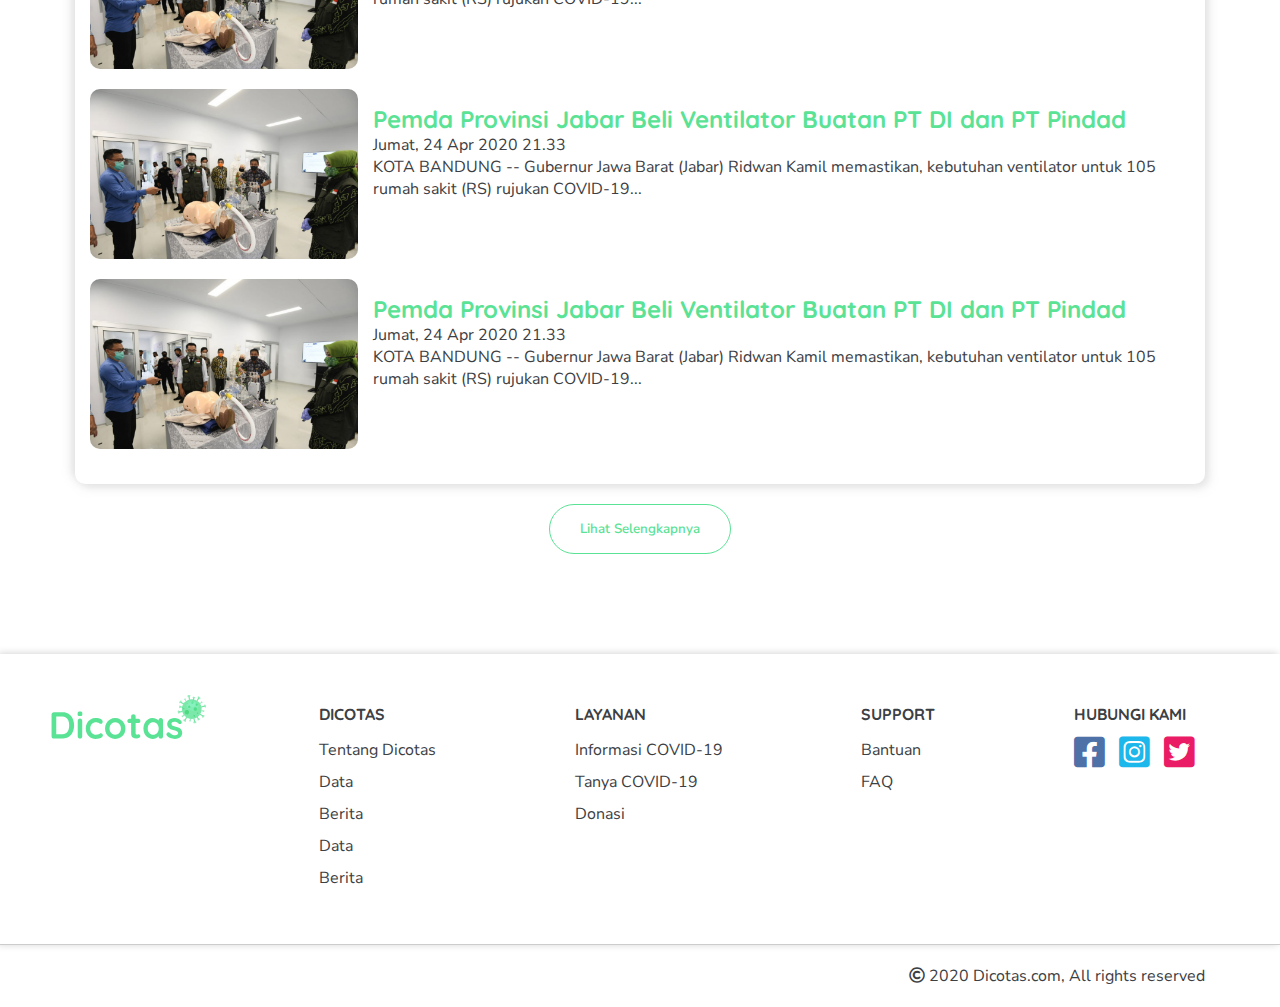
==== commit ab0b9b4d: "make about page" ====
--- a/index.html
+++ b/index.html
@@ -12,7 +12,7 @@
     <!-- fontawesome -->
     <link rel="stylesheet" href="assets/vendor/fontawesome/css/all.min.css">
     <!-- AOS -->
-    <link href="assets/vendor/aos-master/dist/aos.css" rel="stylesheet">
+    <link rel="stylesheet" href="assets/vendor/aos-master/dist/aos.css">
     <!-- style -->
     <!-- <link rel="stylesheet" href="assets/css/style.css"> -->
     <link rel="stylesheet" href="assets/css/dicotas.css">
@@ -33,10 +33,10 @@
 
             <ul>
                 <li>
-                    <a href="#" class="underline">Home</a>
-                </li>
-                <li>
-                    <a href="#">Tentang Dicotas</a>
+                    <a href="index.html" class="underline">Home</a>
+                </li>
+                <li>
+                    <a href="pages/about.html">Tentang Dicotas</a>
                 </li>
                 <li>
                     <a href="#">Data</a>
@@ -58,7 +58,7 @@
             <h1>Digital Informasi COVID-19 Tasikmalaya</h1>
             <p>Dapatkan berbagai informasi lengkap mengenai COVID-19 di Tasikmalaya secara
                 <span>Gratis.</span></p>
-            <a href="">
+            <a href="pages/about.html">
                 <button type="button" class="btn-border">Baca Selengkapnya</button>
             </a>
         </div>
@@ -277,6 +277,12 @@
                     <li>
                         <a href="">Berita</a>
                     </li>
+                    <li>
+                        <a href="">Data</a>
+                    </li>
+                    <li>
+                        <a href="">Berita</a>
+                    </li>
                 </ul>
             </div>
             <div class="footer-layanan">
--- a/assets/css/dicotas.css
+++ b/assets/css/dicotas.css
@@ -7,6 +7,11 @@
     font-family: 'Nunito Sans', sans-serif;
     color: #3C4043;
     position: relative;
+    overflow-x: hidden;
+}
+
+ul li {
+    list-style: none;
 }
 
 h1,
@@ -87,7 +92,8 @@
 #hero1,
 #hero2,
 #kejadian,
-#info {
+#info,
+#about {
     margin-bottom: 8%;
 }
 
@@ -392,7 +398,6 @@
 }
 
 .footer-company ul li {
-    list-style: none;
     padding: 5px 0px;
 }
 
@@ -432,6 +437,107 @@
     color: #EB1C66;
 }
 
+/* about page*/
+#about {
+    margin-top: 100px;
+    margin-bottom: 0px;
+    flex-direction: column;
+}
+
+.about-content,
+.about-perinsip,
+.about-layanan {
+    margin-bottom: 50px;
+}
+
+.about-content {
+    display: flex;
+}
+
+.about-text {
+    flex: 3;
+    margin-top: 20px;
+}
+
+.about-text h2 {
+    margin-bottom: 15px;
+}
+
+.about-text p {
+    text-align: justify;
+}
+
+.about-logo {
+    flex: 2;
+    display: flex;
+    justify-content: center;
+}
+
+.about-logo img {
+    transform: scale(2);
+}
+
+.about-perinsip {
+    display: flex;
+    flex-direction: column;
+}
+
+.about-perinsip h1 {
+    text-align: center;
+    margin-bottom: 60px;
+}
+
+.perinsip-dicotas {
+    display: flex;
+    justify-content: space-between;
+}
+
+.perinsip {
+    width: 33%;
+    display: flex;
+    flex-direction: column;
+    justify-content: space-between;
+    padding: 20px;
+    text-align: center;
+}
+
+.perinsip img {
+    max-height: 250px;
+    margin-bottom: 50px;
+}
+
+.perinsip h3 {
+    margin-bottom: 10px;
+}
+
+.about-layanan {
+    display: flex;
+    justify-content: space-between;
+}
+
+
+.layanan-img {
+    width: 50%;
+}
+
+.layanan-img img {
+    width: 100%;
+    border-radius: 20px;
+}
+
+.layanan-content {
+    padding: 50px 0px;
+    width: 45%;
+}
+
+.layanan-content ul li {
+    margin: 10px 0px;
+}
+
+
+
+
+
 /* Responsive Breakpoint */
 
 /* ukuran tablet */
@@ -709,5 +815,4 @@
         padding-bottom: 15px;
         justify-content: center;
     }
-
 }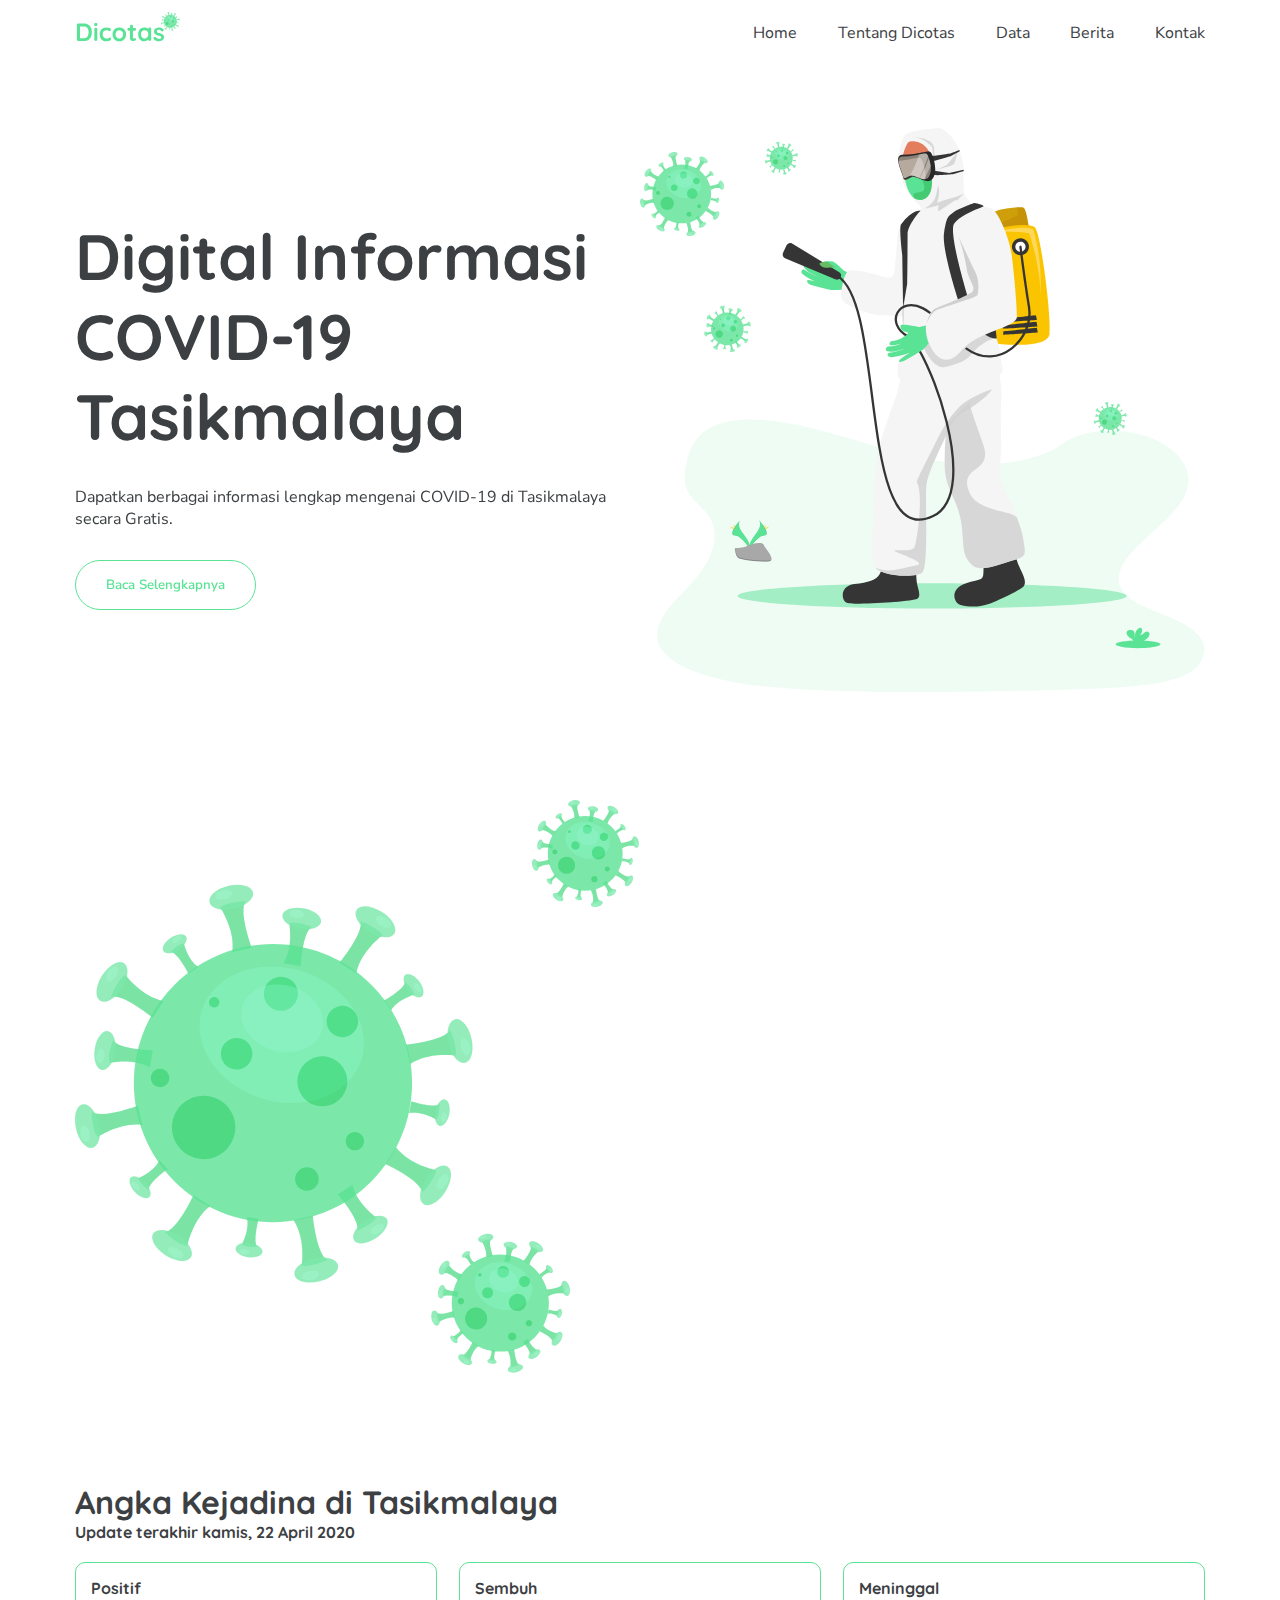
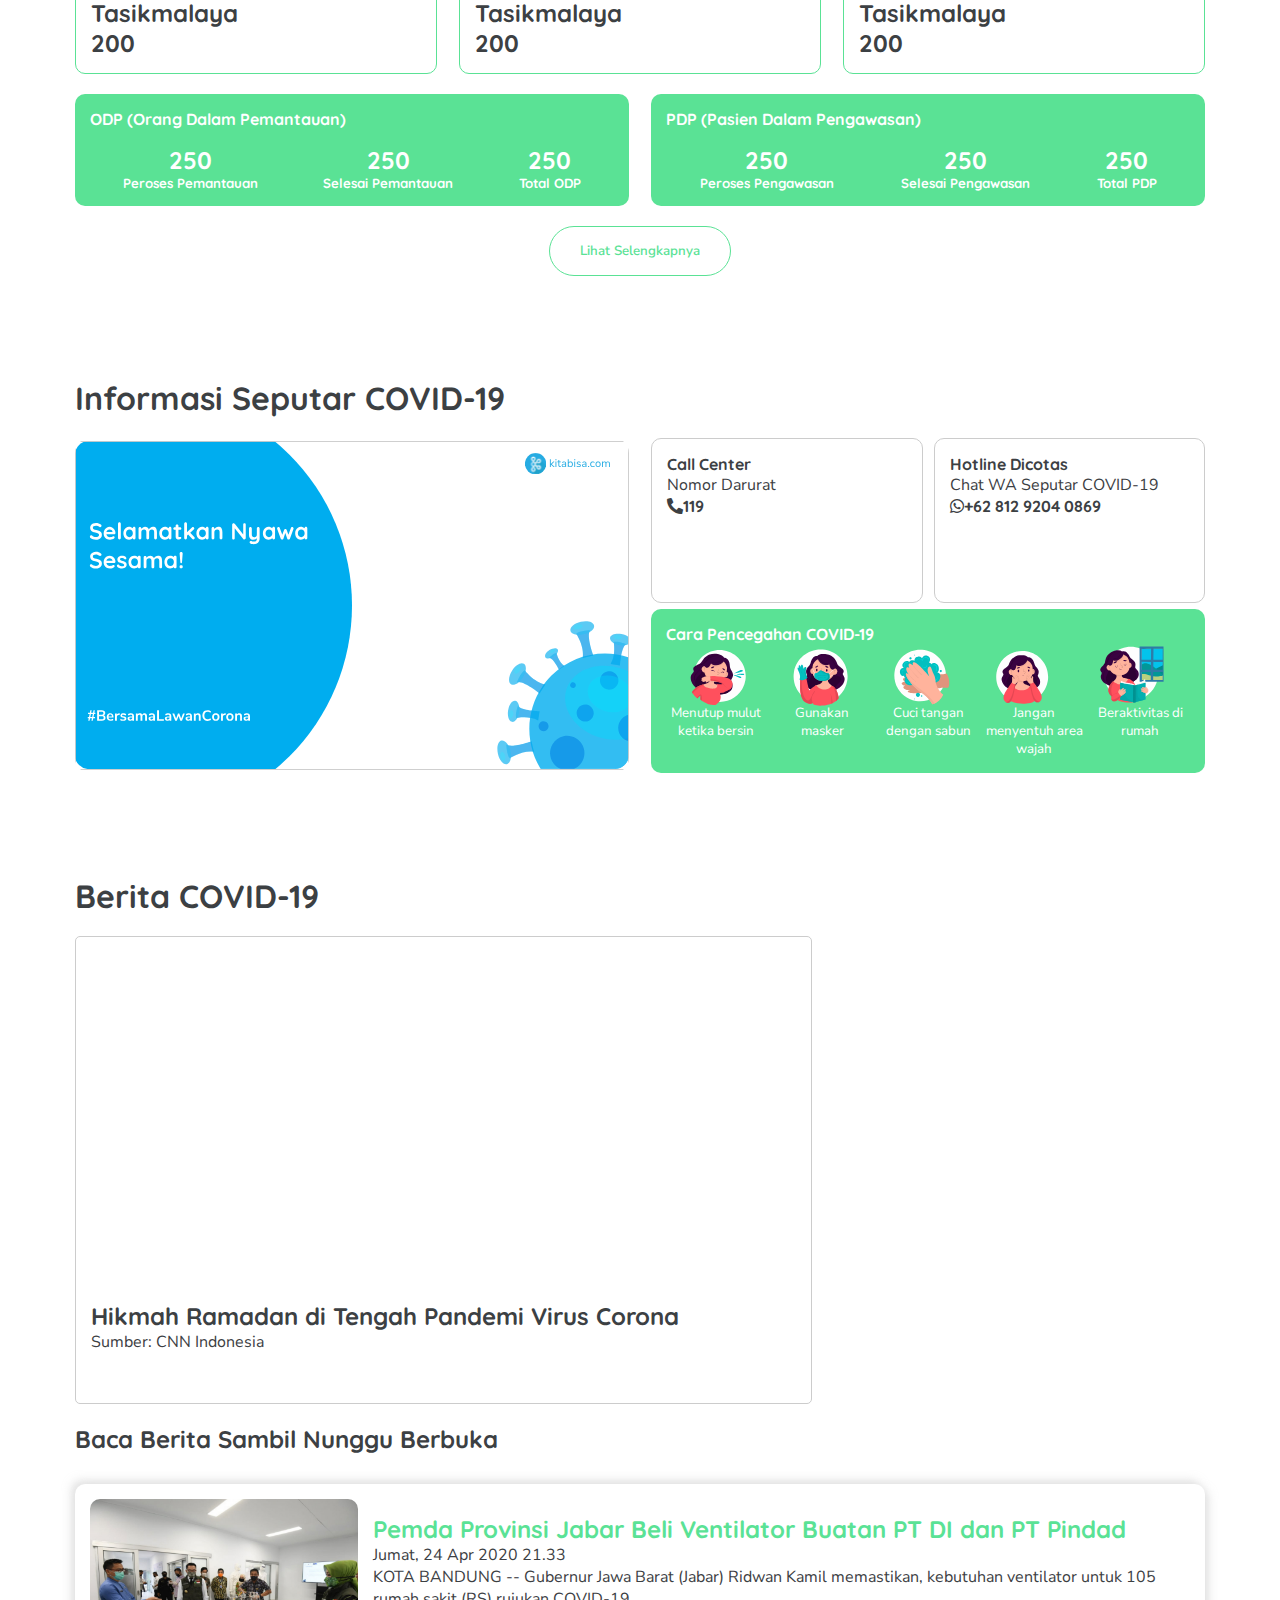
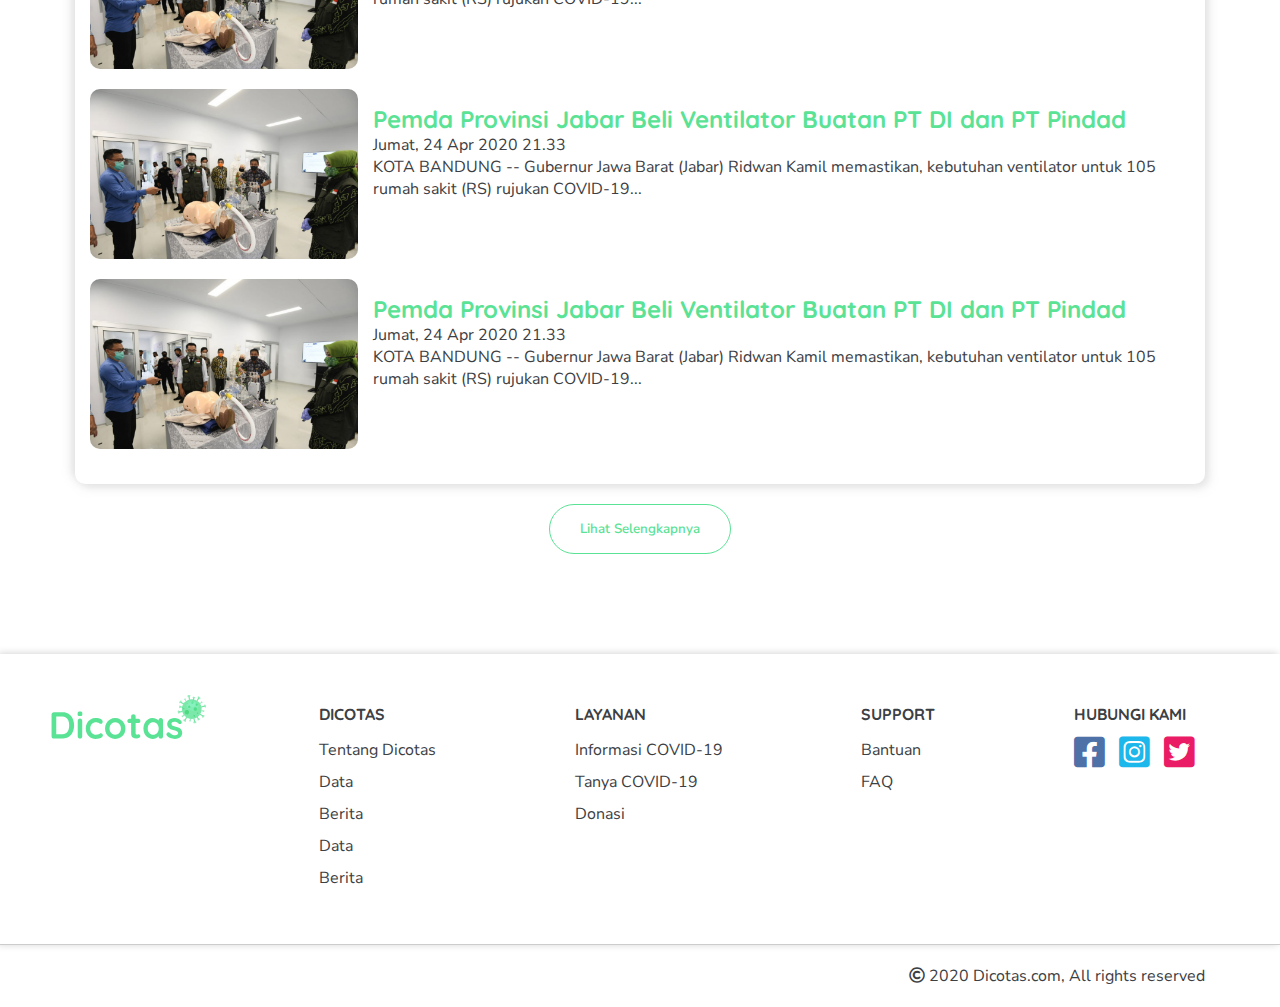
==== commit 1b73b8d8: "make about and covid page" ====
--- a/index.html
+++ b/index.html
@@ -79,7 +79,7 @@
             <h1>Kenali Apa Itu COVID-19</h1>
             <p>COVID-19 merupakan penyakit yang disebabkan Novel Coronavirus 2019. Meski bergejala mirip
                 dengan flu biasa, COVID-19 memiliki fatalitas lebih tinggi. </p>
-            <a href="">
+            <a href="pages/covid.html">
                 <button type="button" class="btn-border">Baca Selengkapnya</button>
             </a>
         </div>
--- a/assets/css/dicotas.css
+++ b/assets/css/dicotas.css
@@ -464,7 +464,7 @@
 }
 
 .about-text p {
-    text-align: justify;
+    /* text-align: justify; */
 }
 
 .about-logo {
@@ -534,6 +534,39 @@
     margin: 10px 0px;
 }
 
+#covid {
+    margin-top: 100px;
+    margin-bottom: 0px;
+    flex-direction: column;
+}
+
+.covid-content {
+    margin-bottom: 50px;
+}
+
+
+.covid-content {
+    display: flex;
+}
+
+.covid-text {
+    flex: 3;
+    margin-top: 20px;
+}
+
+.covid-text h1 {
+    margin-bottom: 20px;
+}
+
+.covid-text p {
+    /* text-align: justify; */
+}
+
+.covid-logo {
+    flex: 2;
+    display: flex;
+    justify-content: center;
+}
 
 
 
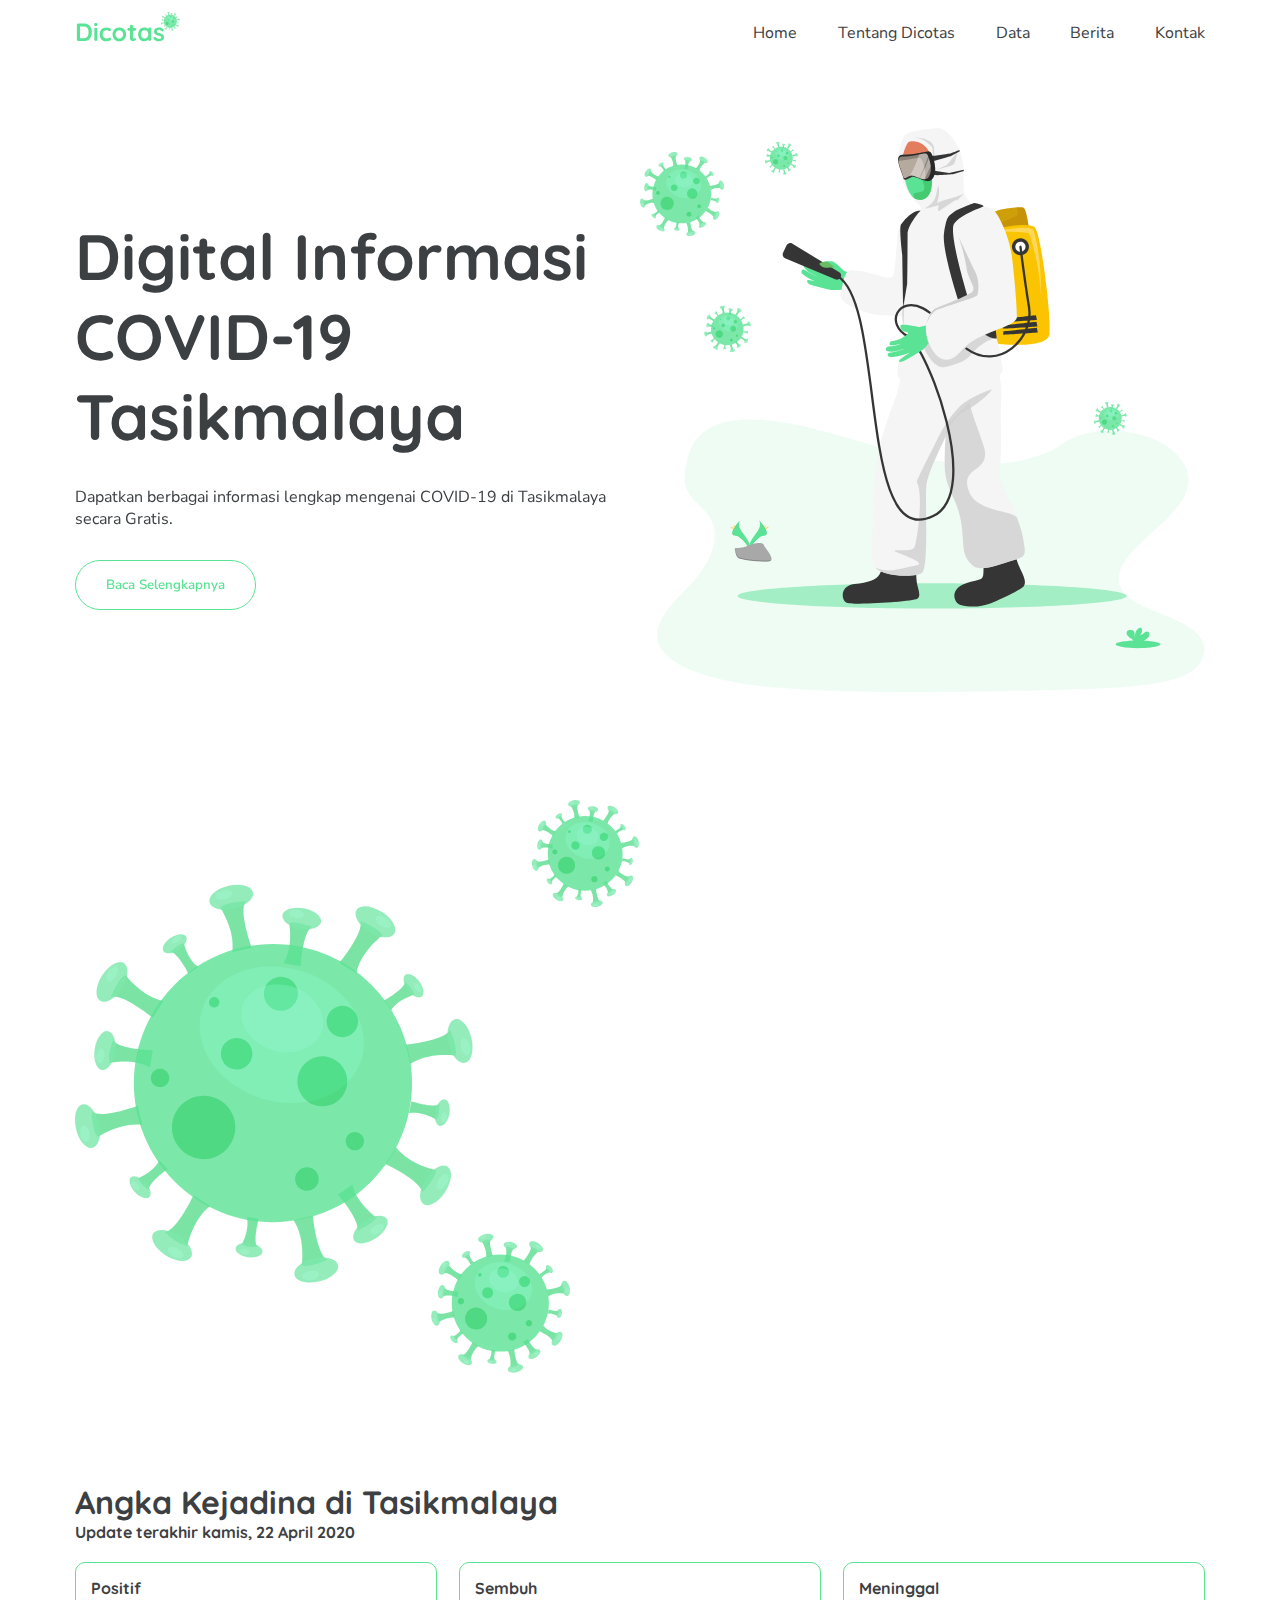
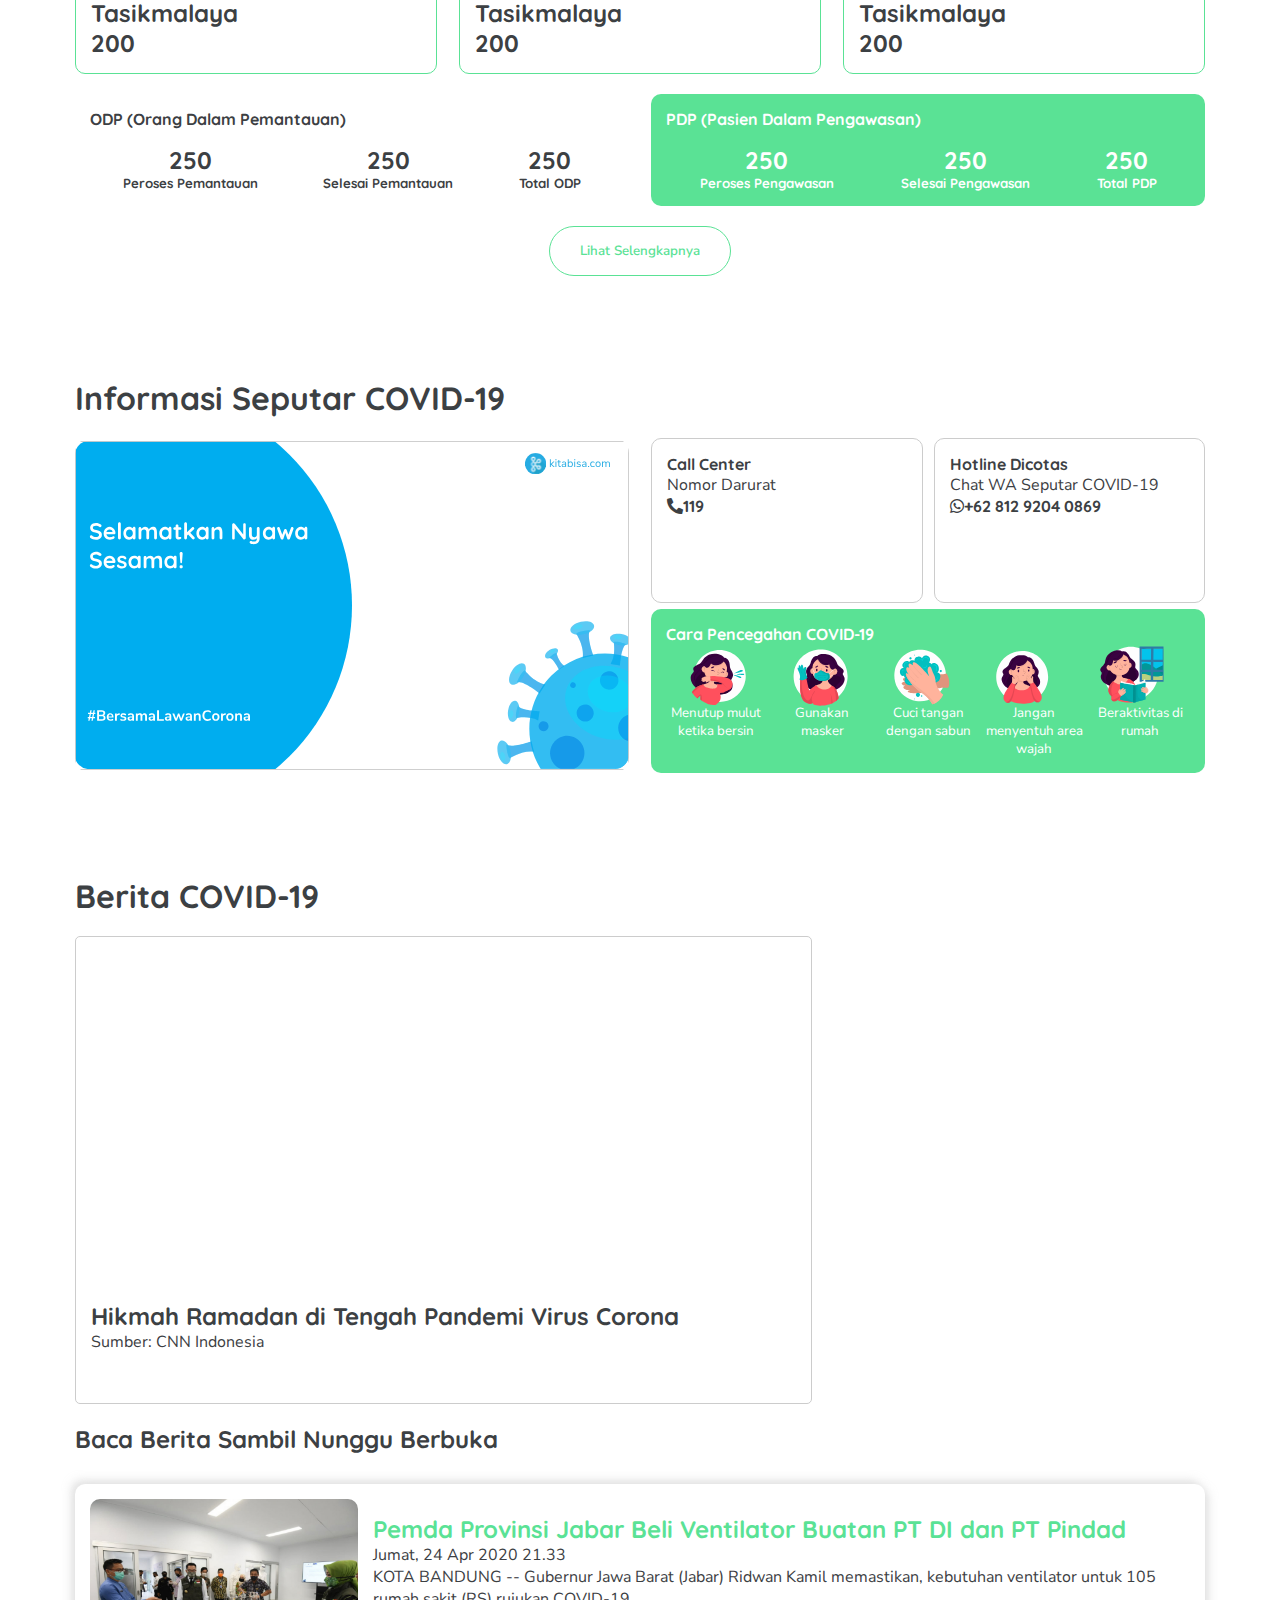
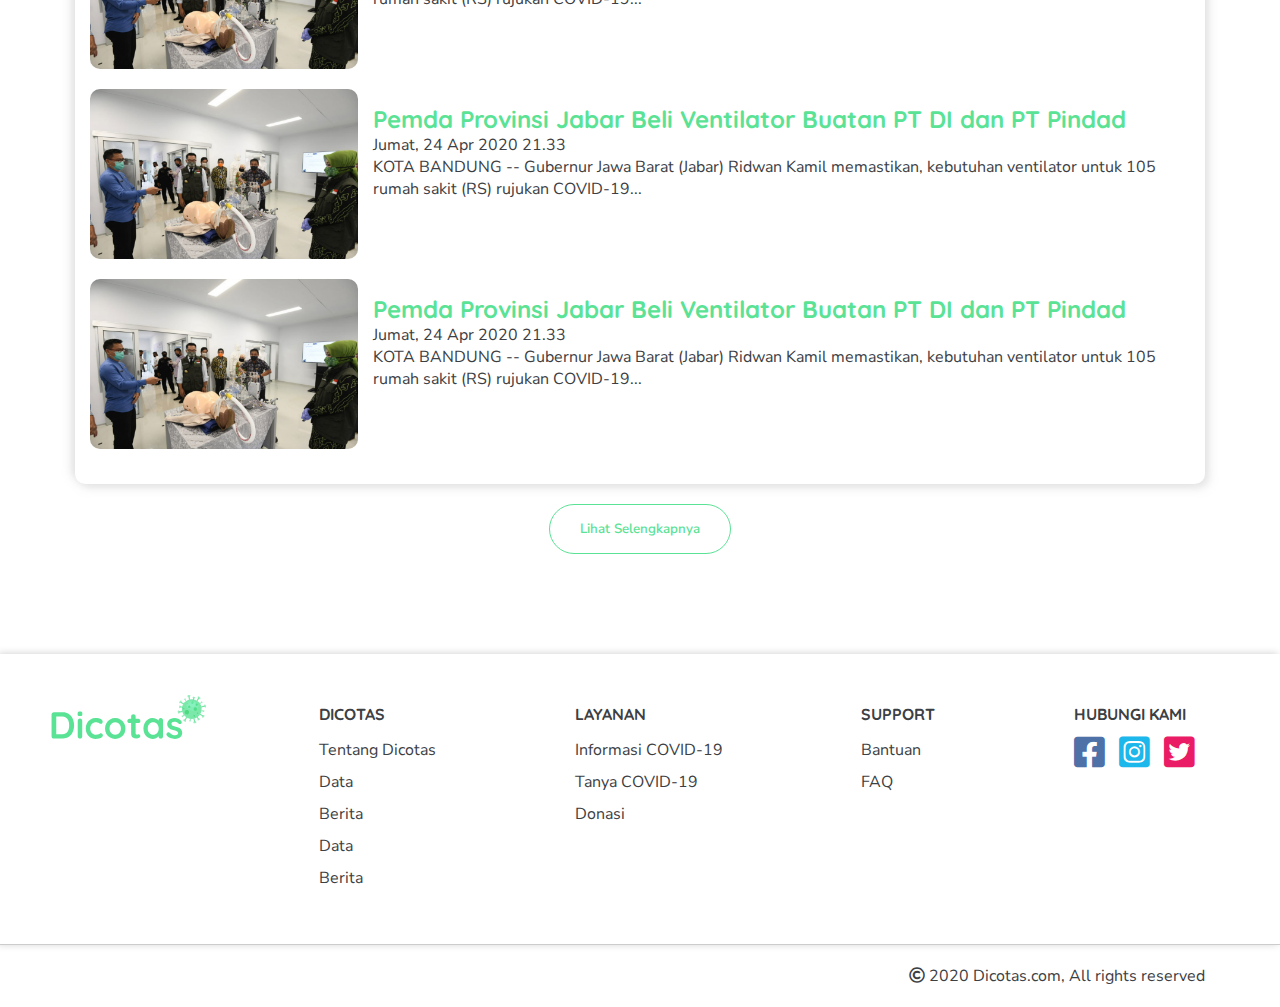
==== commit 8fa8e8b0: "edit card data positif" ====
--- a/index.html
+++ b/index.html
@@ -91,7 +91,7 @@
         <h2>Angka Kejadina di Tasikmalaya</h2>
         <h4>Update terakhir kamis, 22 April 2020</h4>
         <div class="data-covid">
-            <div class="data-p positif card">
+            <div class="data-p positif card bg-red">
                 <h4>Positif</h4>
                 <h3>Tasikmalaya</h3>
                 <h3>200</h3>
@@ -108,7 +108,7 @@
             </div>
         </div>
         <div class="data-covid odp-pdp">
-            <div class="data odp card bg-green">
+            <div class="data odp card">
                 <h4>ODP (Orang Dalam Pemantauan)</h4>
                 <div class="data-value">
                     <div class="value proses">
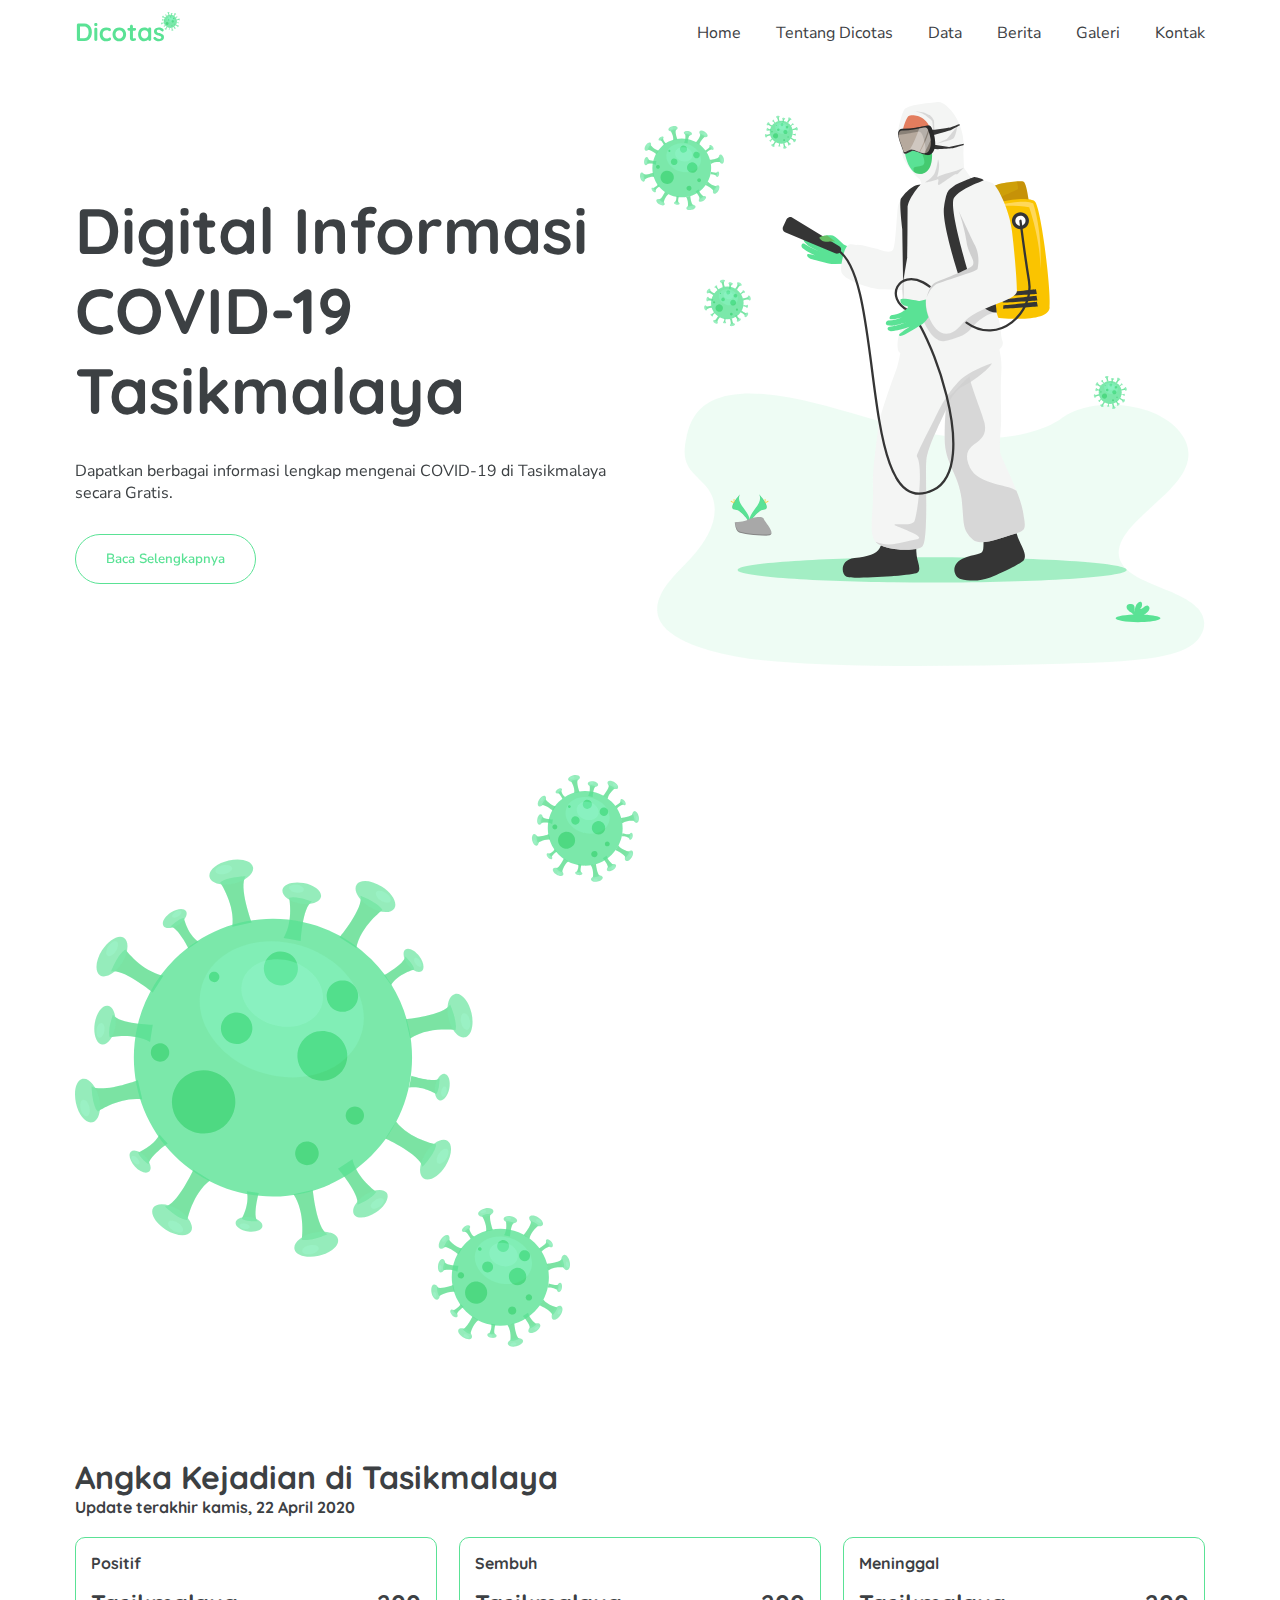
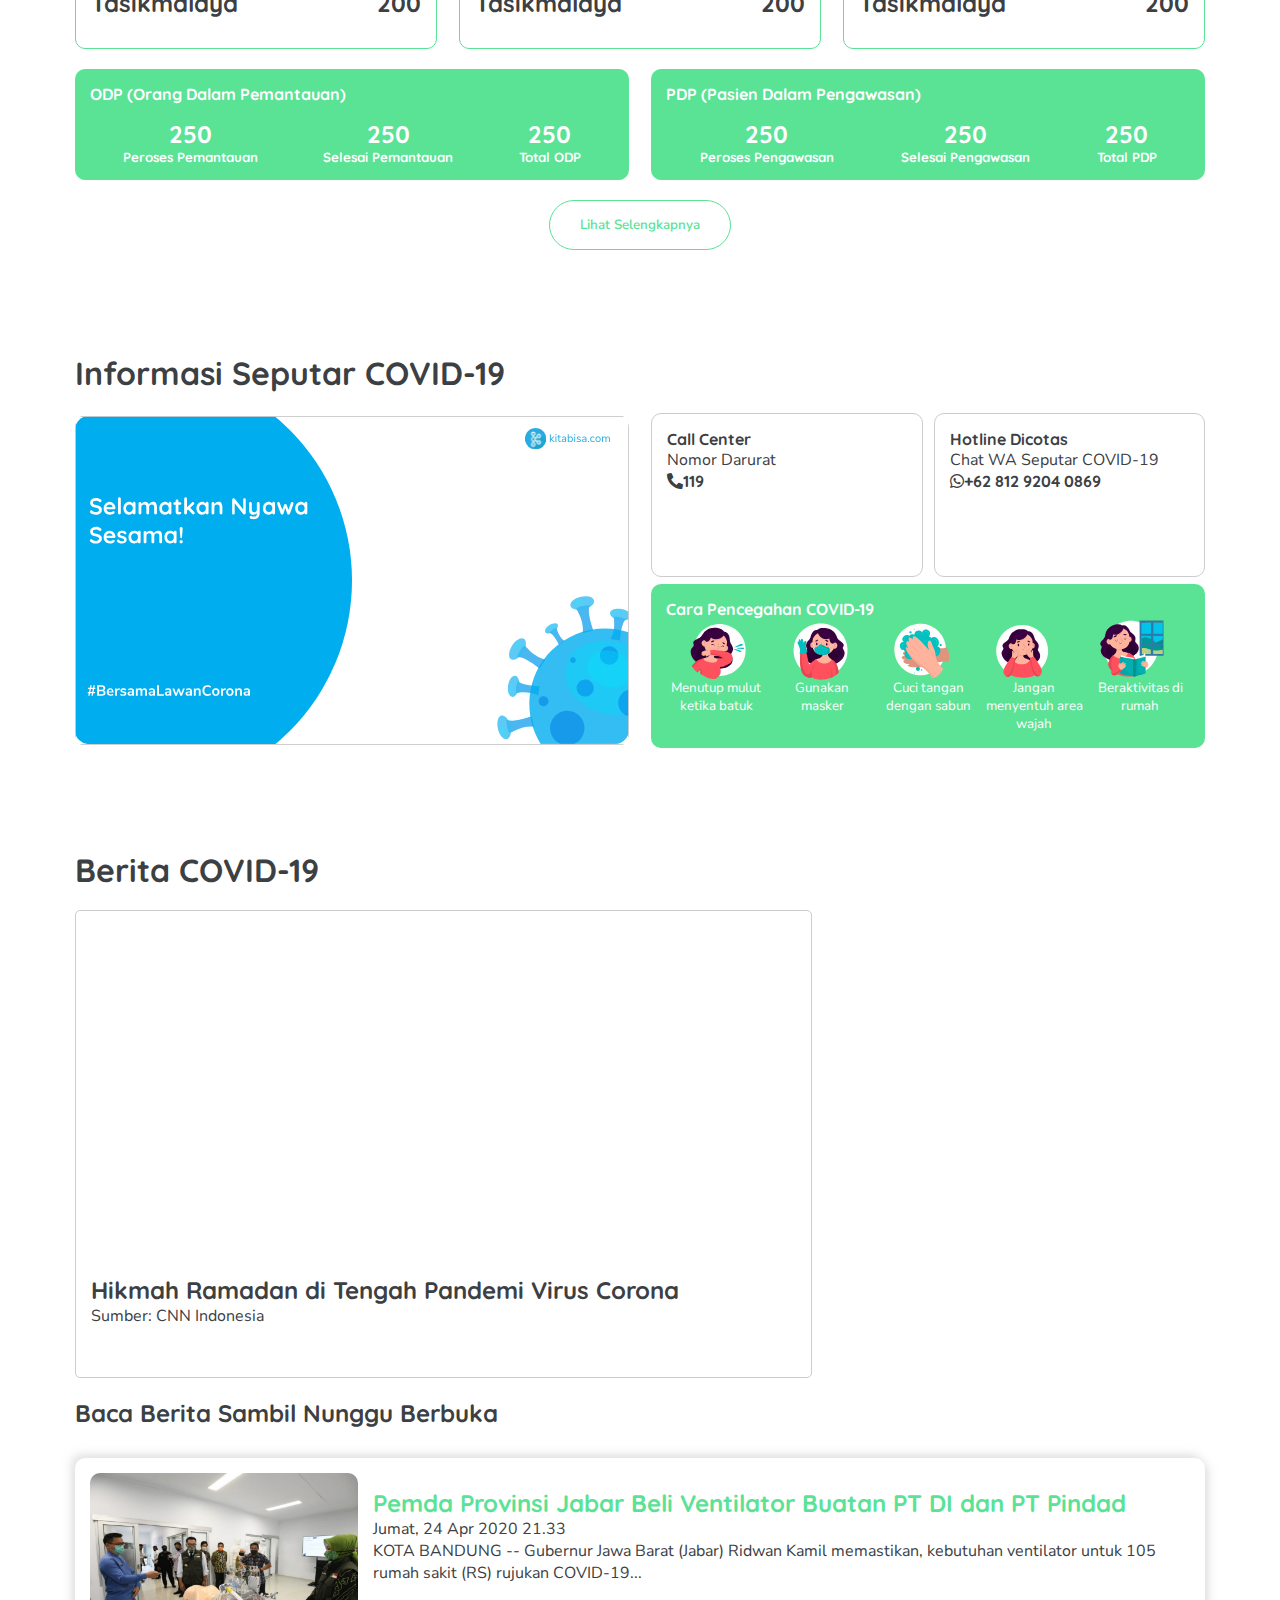
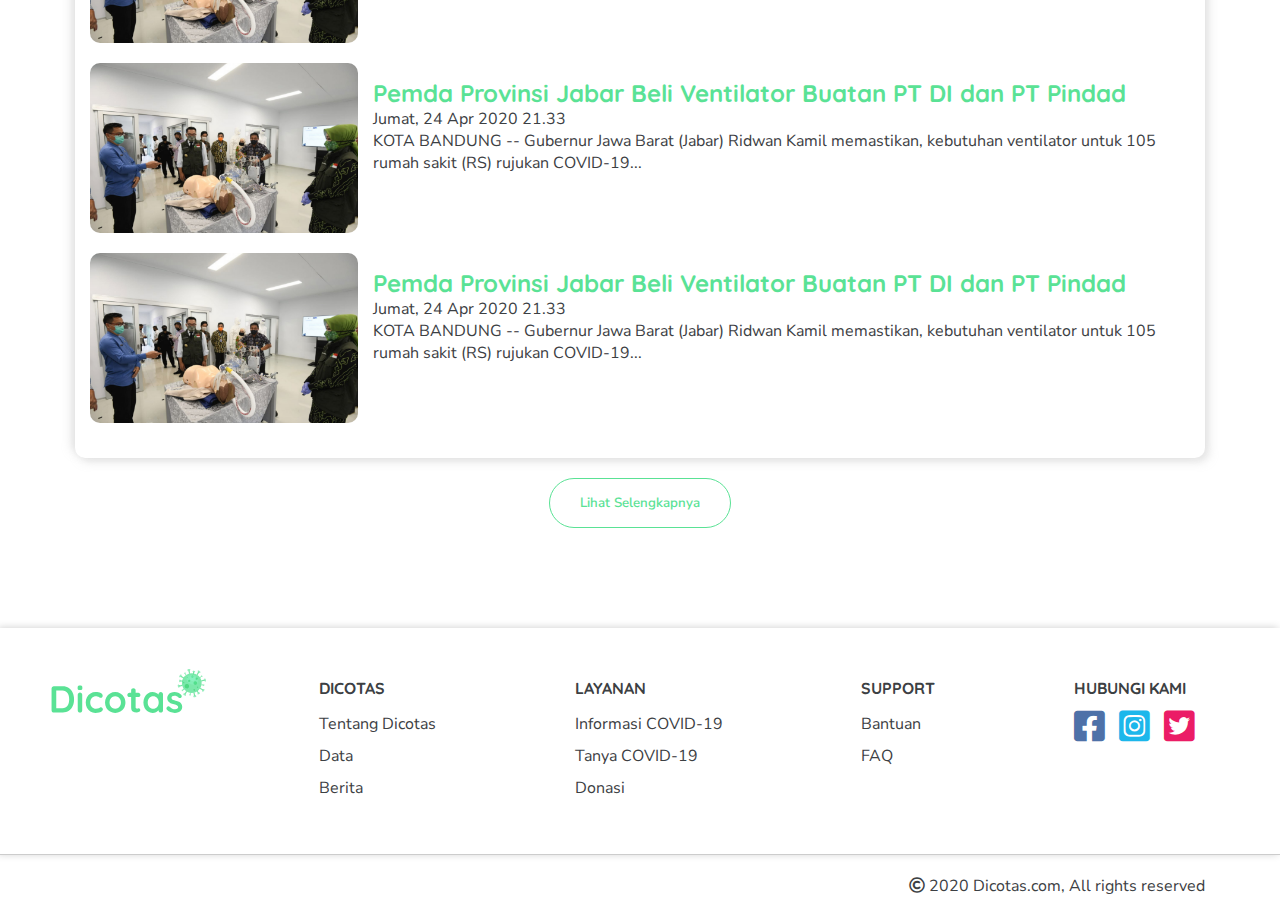
==== commit dd43f73c: "Make about data berita page" ====
--- a/index.html
+++ b/index.html
@@ -36,16 +36,19 @@
                     <a href="index.html" class="underline">Home</a>
                 </li>
                 <li>
-                    <a href="pages/about.html">Tentang Dicotas</a>
-                </li>
-                <li>
-                    <a href="#">Data</a>
-                </li>
-                <li>
-                    <a href="#">Berita</a>
-                </li>
-                <li>
-                    <a href="#">Kontak</a>
+                    <a href="pages/tentang.html">Tentang Dicotas</a>
+                </li>
+                <li>
+                    <a href="pages/data.html">Data</a>
+                </li>
+                <li>
+                    <a href="pages/berita.html">Berita</a>
+                </li>
+                <li>
+                    <a href="pages/galeri.html">Galeri</a>
+                </li>
+                <li>
+                    <a href="pages/kontak.html">Kontak</a>
                 </li>
             </ul>
         </div>
@@ -58,7 +61,7 @@
             <h1>Digital Informasi COVID-19 Tasikmalaya</h1>
             <p>Dapatkan berbagai informasi lengkap mengenai COVID-19 di Tasikmalaya secara
                 <span>Gratis.</span></p>
-            <a href="pages/about.html">
+            <a href="pages/tentang.html">
                 <button type="button" class="btn-border">Baca Selengkapnya</button>
             </a>
         </div>
@@ -88,27 +91,33 @@
 
     <!-- angka kejadian -->
     <div class="container" id="kejadian">
-        <h2>Angka Kejadina di Tasikmalaya</h2>
+        <h2>Angka Kejadian di Tasikmalaya</h2>
         <h4>Update terakhir kamis, 22 April 2020</h4>
         <div class="data-covid">
             <div class="data-p positif card bg-red">
                 <h4>Positif</h4>
-                <h3>Tasikmalaya</h3>
-                <h3>200</h3>
+                <div class="value-p">
+                    <h3>Tasikmalaya</h3>
+                    <h3 class="nilai">200</h3>
+                </div>
             </div>
             <div class="data-p sembuh card">
                 <h4>Sembuh</h4>
-                <h3>Tasikmalaya</h3>
-                <h3>200</h3>
+                <div class="value-p">
+                    <h3>Tasikmalaya</h3>
+                    <h3 class="nilai">200</h3>
+                </div>
             </div>
             <div class="data-p meninggal card">
                 <h4>Meninggal</h4>
-                <h3>Tasikmalaya</h3>
-                <h3>200</h3>
-            </div>
-        </div>
-        <div class="data-covid odp-pdp">
-            <div class="data odp card">
+                <div class="value-p">
+                    <h3>Tasikmalaya</h3>
+                    <h3 class="nilai">200</h3>
+                </div>
+            </div>
+        </div>
+        <div class="data-covid odp-pdp ">
+            <div class="data odp card bg-green">
                 <h4>ODP (Orang Dalam Pemantauan)</h4>
                 <div class="data-value">
                     <div class="value proses">
@@ -174,7 +183,7 @@
                 <div class="info-pencegahan card">
                     <h4>Cara Pencegahan COVID-19</h4>
                     <div class="pencegahan">
-                        <small>Menutup mulut ketika bersin</small>
+                        <small>Menutup mulut ketika batuk</small>
                         <small>Gunakan masker</small>
                         <small>Cuci tangan dengan sabun</small>
                         <small>Jangan menyentuh area wajah</small>
@@ -263,25 +272,21 @@
     <footer>
         <div class="footer-company container">
             <div class="footer-img">
-                <img src="assets/img/logo.svg" alt="Logo Dicotas">
+                <a href="index.html">
+                    <img src="assets/img/logo.svg" alt="Logo Dicotas">
+                </a>
             </div>
             <div class="footer-dicotas">
                 <h4>DICOTAS</h4>
                 <ul>
                     <li>
-                        <a href="">Tentang Dicotas</a>
-                    </li>
-                    <li>
-                        <a href="">Data</a>
-                    </li>
-                    <li>
-                        <a href="">Berita</a>
-                    </li>
-                    <li>
-                        <a href="">Data</a>
-                    </li>
-                    <li>
-                        <a href="">Berita</a>
+                        <a href="pages/tentang.html">Tentang Dicotas</a>
+                    </li>
+                    <li>
+                        <a href="pages/data.html">Data</a>
+                    </li>
+                    <li>
+                        <a href="pages/berita.html">Berita</a>
                     </li>
                 </ul>
             </div>
@@ -289,10 +294,10 @@
                 <h4>LAYANAN</h4>
                 <ul>
                     <li>
-                        <a href="">Informasi COVID-19</a>
-                    </li>
-                    <li>
-                        <a href="">Tanya COVID-19</a>
+                        <a href="pages/covid.html">Informasi COVID-19</a>
+                    </li>
+                    <li>
+                        <a href="pages/kontak.html">Tanya COVID-19</a>
                     </li>
                     <li>
                         <a href="">Donasi</a>
@@ -313,9 +318,15 @@
             <div class="footer-contact">
                 <h4>HUBUNGI KAMI</h4>
                 <div class="sosmed">
-                    <i class="fab fa-facebook-square fb"></i>
-                    <i class="fab fa-instagram-square tw"></i>
-                    <i class="fab fa-twitter-square ig"></i>
+                    <a href="">
+                        <i class="fab fa-facebook-square fb"></i>
+                    </a>
+                    <a href="">
+                        <i class="fab fa-instagram-square tw"></i>
+                    </a>
+                    <a href="">
+                        <i class="fab fa-twitter-square ig"></i>
+                    </a>
                 </div>
             </div>
         </div>
--- a/assets/css/dicotas.css
+++ b/assets/css/dicotas.css
@@ -63,6 +63,10 @@
     color: #5AE295;
 }
 
+.btn-small {
+    padding: 10px 20px;
+}
+
 .btn-border:hover {
     background-color: #5AE295;
     border: 1px solid #5AE295;
@@ -118,7 +122,7 @@
 nav ul {
     display: flex;
     list-style: none;
-    width: 40%;
+    width: 45%;
     justify-content: space-between;
 }
 
@@ -140,7 +144,7 @@
 
 /* hero */
 .hero1 {
-    margin-top: 10%;
+    padding-top: 8%;
 }
 
 .hero1,
@@ -201,6 +205,16 @@
 .data {
     padding: 15px;
     box-sizing: border-box;
+}
+
+.value-p {
+    display: flex;
+    justify-content: space-between;
+    padding: 15px 0px;
+}
+
+.value-p h3.nilai {
+    text-align: right;
 }
 
 .data-value {
@@ -320,6 +334,7 @@
 
 .screen iframe {
     flex: 4;
+    border-radius: 5px 5px 0px 0px;
 }
 
 .screen-info {
@@ -343,9 +358,6 @@
     border-radius: 5px;
 }
 
-.screen iframe {
-    border-radius: 5px 5px 0px 0px;
-}
 
 .berita-teks {
     margin-top: 30px;
@@ -439,7 +451,7 @@
 
 /* about page*/
 #about {
-    margin-top: 100px;
+    padding-top: 8%;
     margin-bottom: 0px;
     flex-direction: column;
 }
@@ -463,9 +475,6 @@
     margin-bottom: 15px;
 }
 
-.about-text p {
-    /* text-align: justify; */
-}
 
 .about-logo {
     flex: 2;
@@ -534,9 +543,10 @@
     margin: 10px 0px;
 }
 
+/* apa itu covid */
 #covid {
-    margin-top: 100px;
-    margin-bottom: 0px;
+    margin-top: 8%;
+    margin-bottom: 100px;
     flex-direction: column;
 }
 
@@ -558,9 +568,6 @@
     margin-bottom: 20px;
 }
 
-.covid-text p {
-    /* text-align: justify; */
-}
 
 .covid-logo {
     flex: 2;
@@ -568,7 +575,170 @@
     justify-content: center;
 }
 
-
+.covid-pencegahan {
+    display: flex;
+    justify-content: space-between;
+}
+
+.pencegahan-content h1 {
+    margin-bottom: 20px;
+}
+
+.pencegahan-img {
+    display: flex;
+}
+
+.pencegahan-img img {
+    width: 100%;
+    height: 100%;
+}
+
+.cegah {
+    display: flex;
+    align-items: center;
+    padding: 8px;
+}
+
+.cegah-img {
+    flex: 1;
+}
+
+.cegah-content {
+    flex: 4;
+}
+
+/* beranda data */
+#beranda-data {
+    margin-top: 8%;
+    flex-direction: column;
+    margin-bottom: 100px;
+}
+
+table {
+    border-collapse: collapse;
+    width: 100%;
+    font-family: 'Nunito Sans', sans-serif;
+}
+
+td,
+th {
+    border: 1px solid #ddd;
+    padding: 8px;
+}
+
+th {
+    padding-top: 12px;
+    padding-bottom: 12px;
+    text-align: left;
+    background-color: #5AE295;
+    color: white;
+}
+
+tr:nth-child(even) {
+    background-color: #f2f2f2;
+}
+
+tr:hover {
+    background-color: #ddd;
+}
+
+/* beranda berita */
+#beranda-berita {
+    margin-top: 8%;
+    flex-direction: column;
+    margin-bottom: 100px;
+}
+
+.link {
+    display: flex;
+    flex-direction: row-reverse;
+    margin-bottom: 20px;
+}
+
+.link button.bg-green.btn-small {
+    margin-right: 10px;
+}
+
+.serch {
+    display: flex;
+    width: 100%;
+    justify-content: space-between;
+    margin: 25px 0px;
+}
+
+.serch form {
+    width: 82%;
+}
+
+.serch input {
+    height: 50px;
+    width: 100%;
+    padding: 15px;
+    box-sizing: border-box;
+    border-radius: 100px;
+    border: 1px solid #ccc;
+    outline: none;
+    color: #3C4043;
+}
+
+.serch input:focus {
+    box-shadow: 1px 1px 5px #5AE295, -1px -1px 5px #5AE295;
+    border: 1px solid #5AE295;
+}
+
+.serch button {
+    width: 15%;
+}
+
+.tags-berita-video {
+    display: flex;
+    flex-direction: column;
+}
+
+.big-screen {
+    width: 100%;
+    display: flex;
+    flex-direction: column;
+    border: 1px solid #cccccc;
+    border-radius: 5px;
+    margin-bottom: 20px;
+}
+
+.big-screen iframe {
+    height: 450px;
+    border-radius: 5px 5px 0px 0px;
+}
+
+.big-screen-info {
+    padding: 20px;
+    box-sizing: border-box;
+}
+
+.tag-list-video {
+    display: flex;
+    flex-wrap: wrap;
+    width: 100%;
+    justify-content: space-between;
+}
+
+.tag-list-video .video {
+    width: 49%;
+    height: 350px;
+    margin-bottom: 20px;
+    display: flex;
+    flex-direction: column;
+    border: 1px solid #cccccc;
+}
+
+.tag-list-video .video iframe {
+    height: 80%;
+    border-radius: 5px 5px 0px 0px;
+}
+
+.video .video-info {
+    padding: 15px;
+    box-sizing: border-box;
+}
 
 
 /* Responsive Breakpoint */
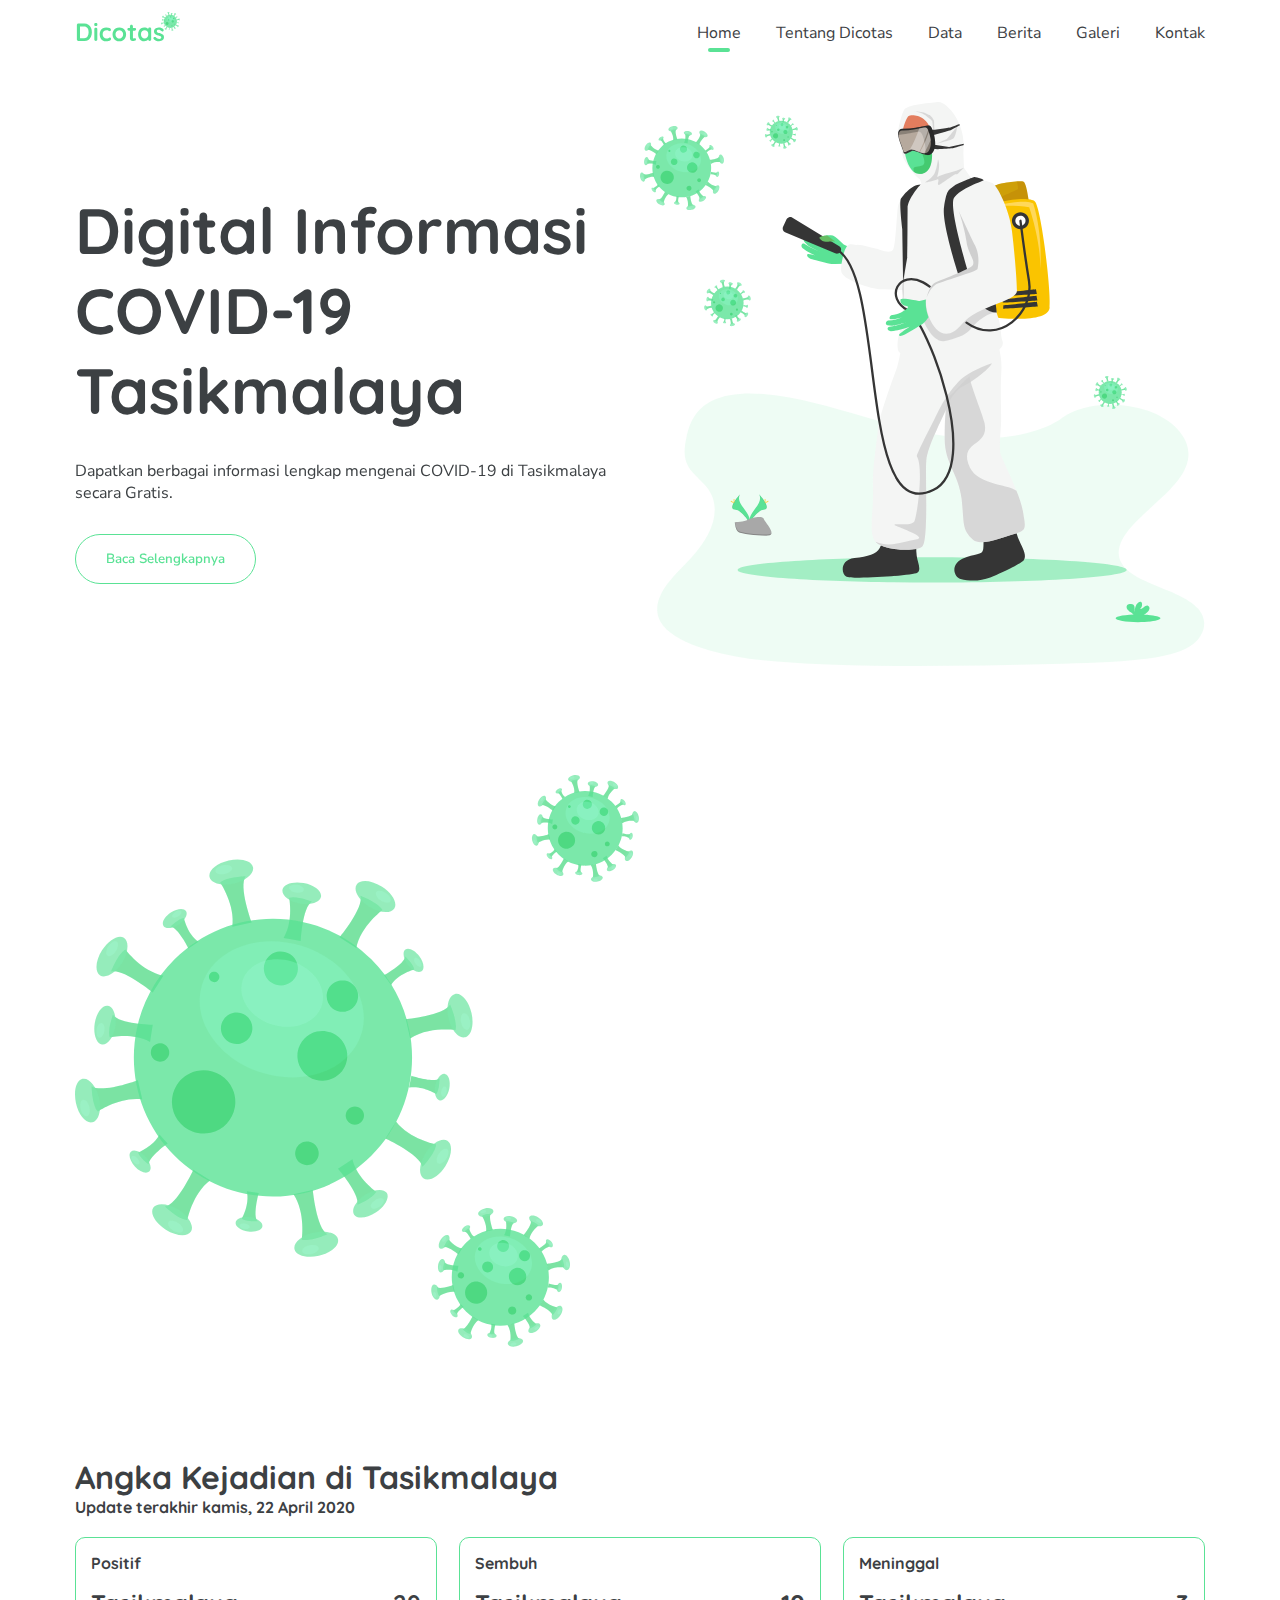
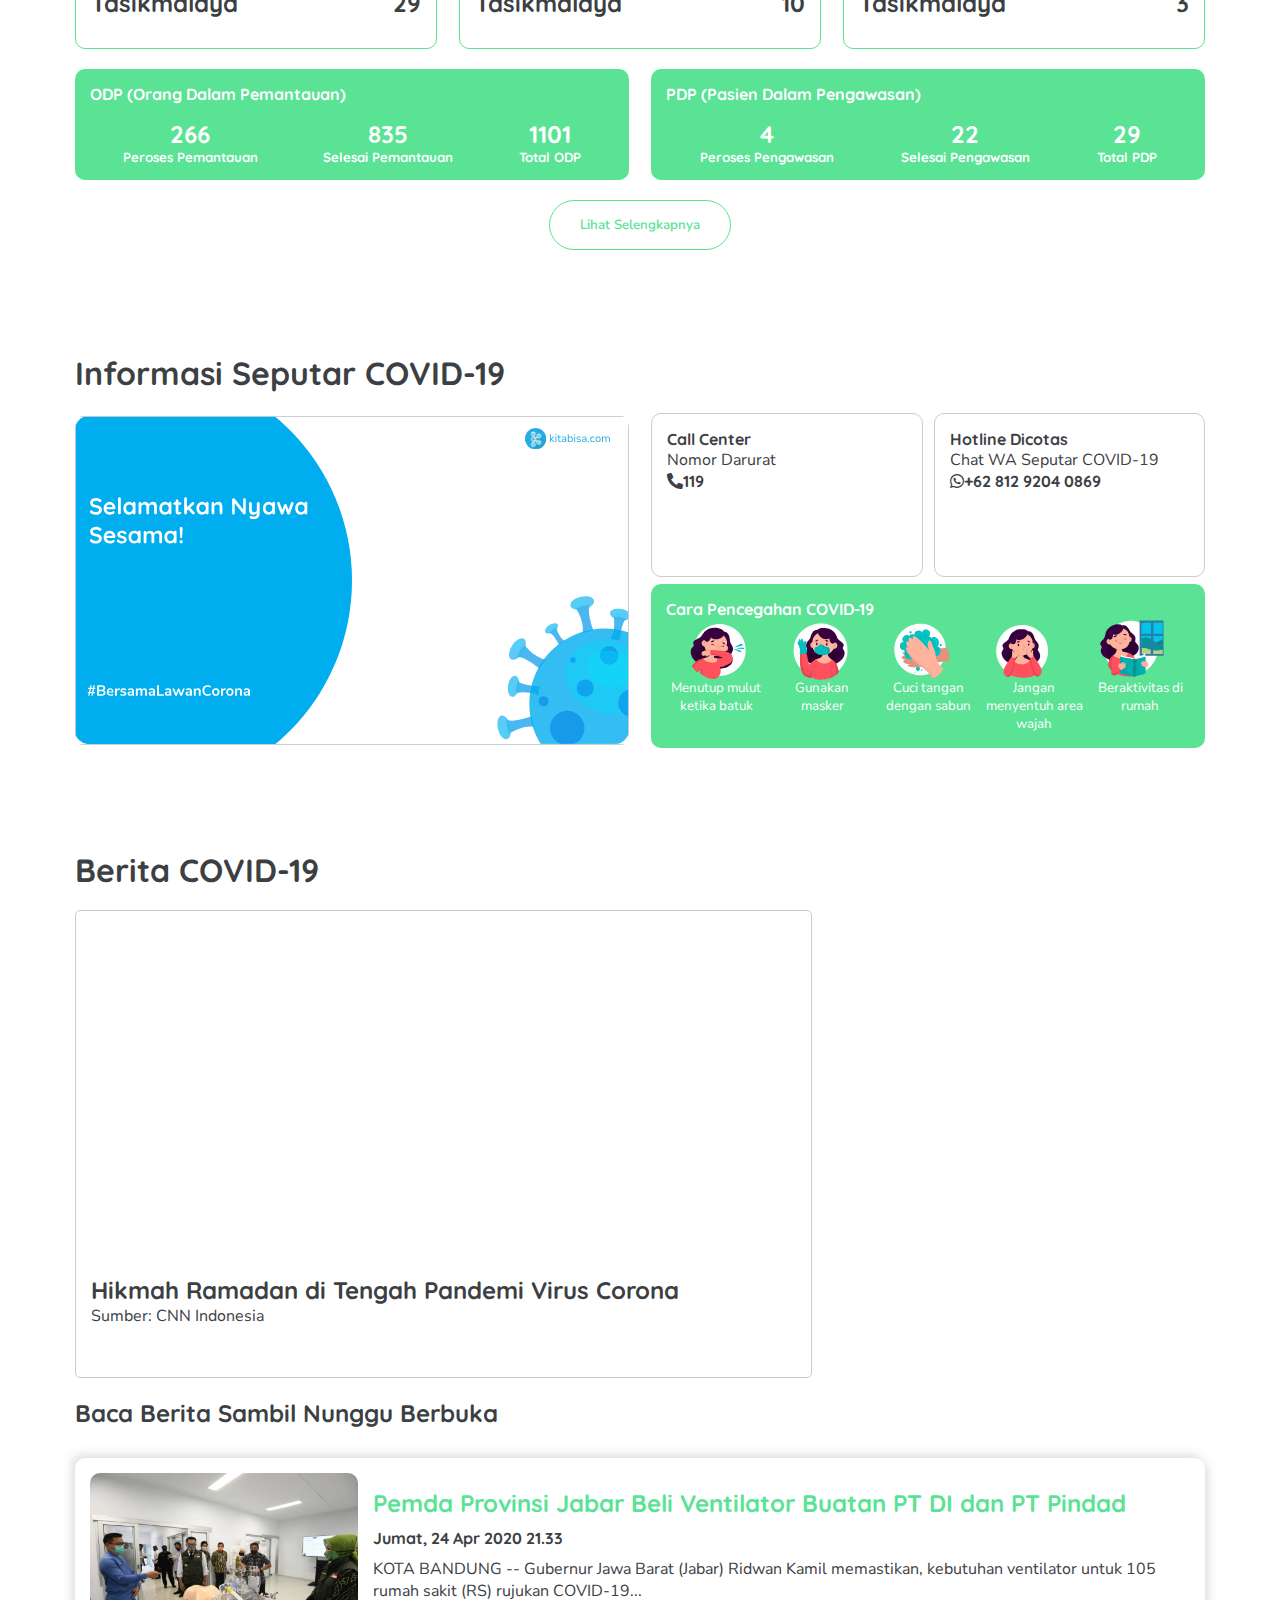
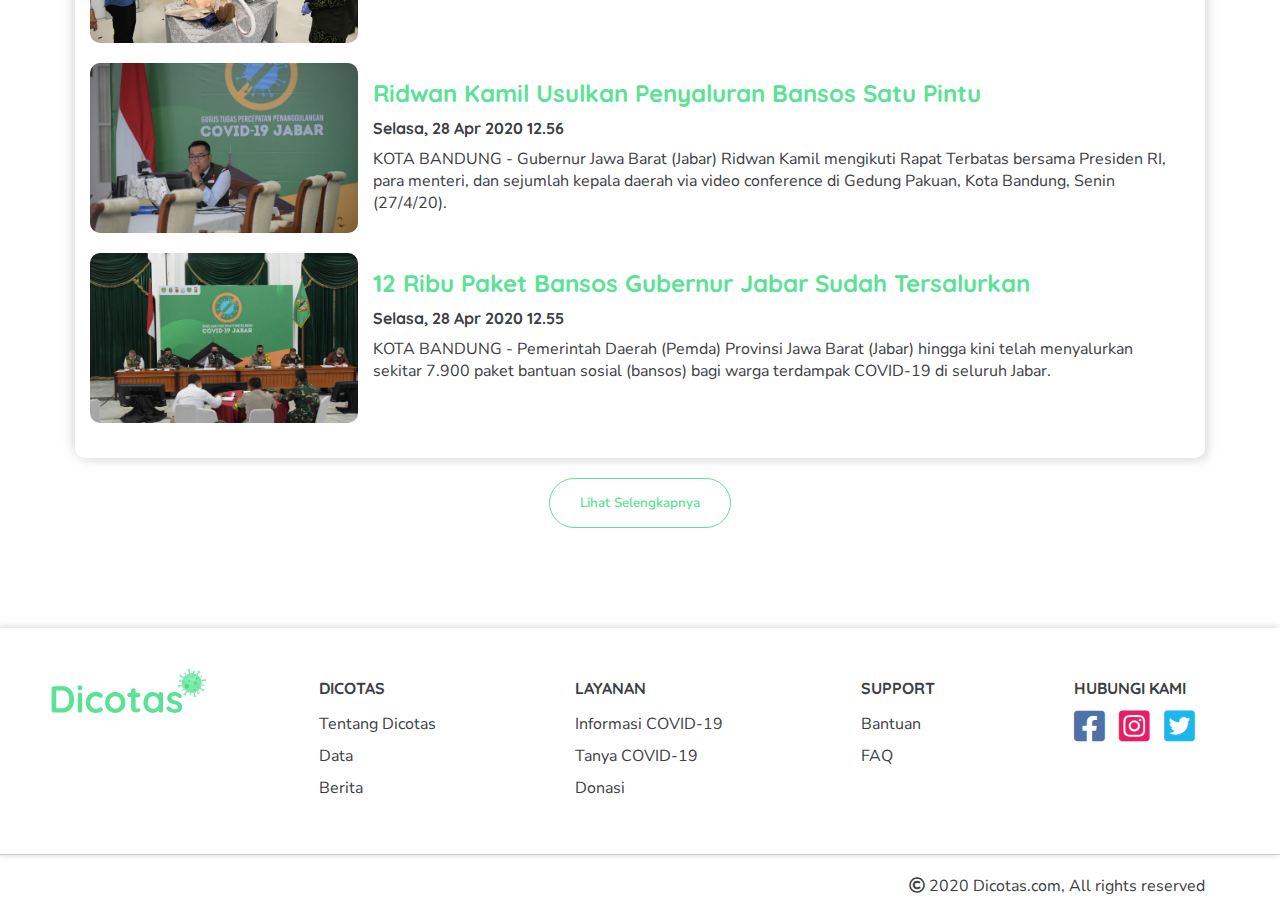
==== commit ac65d1c9: "complete all pages" ====
--- a/index.html
+++ b/index.html
@@ -54,7 +54,7 @@
         </div>
     </nav>
     <!-- end navbar -->
-    <!-- <div class="container space"></div> -->
+
     <!-- hero1 -->
     <div class="hero1 container" id="hero1">
         <div class="content" data-aos="fade-up" data-aos-duration="2000">
@@ -98,21 +98,21 @@
                 <h4>Positif</h4>
                 <div class="value-p">
                     <h3>Tasikmalaya</h3>
-                    <h3 class="nilai">200</h3>
+                    <h3 class="nilai">29</h3>
                 </div>
             </div>
             <div class="data-p sembuh card">
                 <h4>Sembuh</h4>
                 <div class="value-p">
                     <h3>Tasikmalaya</h3>
-                    <h3 class="nilai">200</h3>
+                    <h3 class="nilai">10</h3>
                 </div>
             </div>
             <div class="data-p meninggal card">
                 <h4>Meninggal</h4>
                 <div class="value-p">
                     <h3>Tasikmalaya</h3>
-                    <h3 class="nilai">200</h3>
+                    <h3 class="nilai">3</h3>
                 </div>
             </div>
         </div>
@@ -121,15 +121,15 @@
                 <h4>ODP (Orang Dalam Pemantauan)</h4>
                 <div class="data-value">
                     <div class="value proses">
-                        <h3>250</h3>
+                        <h3>266</h3>
                         <h5>Peroses Pemantauan</h5>
                     </div>
                     <div class="value selesai">
-                        <h3>250</h3>
+                        <h3>835</h3>
                         <h5>Selesai Pemantauan</h5>
                     </div>
                     <div class="value Total">
-                        <h3>250</h3>
+                        <h3>1101</h3>
                         <h5>Total ODP</h5>
                     </div>
                 </div>
@@ -138,22 +138,22 @@
                 <h4>PDP (Pasien Dalam Pengawasan)</h4>
                 <div class="data-value">
                     <div class="value proses">
-                        <h3>250</h3>
+                        <h3>4</h3>
                         <h5>Peroses Pengawasan</h5>
                     </div>
                     <div class="value selesai">
-                        <h3>250</h3>
+                        <h3>22</h3>
                         <h5>Selesai Pengawasan</h5>
                     </div>
                     <div class="value Total">
-                        <h3>250</h3>
+                        <h3>29</h3>
                         <h5>Total PDP</h5>
                     </div>
                 </div>
             </div>
         </div>
         <div class="btn-center">
-            <a href="">
+            <a href="pages/data.html">
                 <button type="button" class="btn-border">Lihat Selengkapnya</button>
             </a>
         </div>
@@ -165,7 +165,9 @@
         <h2>Informasi Seputar COVID-19</h2>
         <div class="info-covid">
             <div class="slide info">
-                <img src="assets/img/donasi.svg" alt="">
+                <a href="https://kitabisa.com/campaign/indonesialawancorona" target="blank">
+                    <img src="assets/img/donasi.svg" alt="">
+                </a>
             </div>
             <div class="general info">
                 <div class="info-contact">
@@ -229,39 +231,56 @@
         </div>
         <h3>Baca Berita Sambil Nunggu Berbuka</h3>
         <div class="berita-teks card">
-            <div class="berita berita1">
-                <div class="berita-img card"></div>
-                <div class="berita-content">
-                    <h3 class="text-green">Pemda Provinsi Jabar Beli Ventilator Buatan PT DI dan PT Pindad</h3>
-                    <span>Jumat, 24 Apr 2020 21.33</span>
-                    <p>KOTA BANDUNG -- Gubernur Jawa Barat (Jabar) Ridwan Kamil memastikan, kebutuhan ventilator untuk
-                        105 rumah sakit (RS) rujukan COVID-19...
-                    </p>
-                </div>
-            </div>
-            <div class="berita berita2">
-                <div class="berita-img card"></div>
-                <div class="berita-content">
-                    <h3 class="text-green">Pemda Provinsi Jabar Beli Ventilator Buatan PT DI dan PT Pindad</h3>
-                    <span>Jumat, 24 Apr 2020 21.33</span>
-                    <p>KOTA BANDUNG -- Gubernur Jawa Barat (Jabar) Ridwan Kamil memastikan, kebutuhan ventilator untuk
-                        105 rumah sakit (RS) rujukan COVID-19...
-                    </p>
-                </div>
-            </div>
-            <div class="berita berita3">
-                <div class="berita-img card"></div>
-                <div class="berita-content">
-                    <h3 class="text-green">Pemda Provinsi Jabar Beli Ventilator Buatan PT DI dan PT Pindad</h3>
-                    <span>Jumat, 24 Apr 2020 21.33</span>
-                    <p>KOTA BANDUNG -- Gubernur Jawa Barat (Jabar) Ridwan Kamil memastikan, kebutuhan ventilator untuk
-                        105 rumah sakit (RS) rujukan COVID-19...
-                    </p>
-                </div>
-            </div>
+            <a href="">
+                <div class="berita berita1">
+                    <div class="berita-img card">
+                        <img src="assets/img/berita1.jpg" alt="">
+                    </div>
+                    <div class="berita-content">
+                        <h3 class="text-green">Pemda Provinsi Jabar Beli Ventilator Buatan PT DI dan PT Pindad</h3>
+                        <h4>Jumat, 24 Apr 2020 21.33</h4>
+                        <p>KOTA BANDUNG -- Gubernur Jawa Barat (Jabar) Ridwan Kamil memastikan, kebutuhan ventilator
+                            untuk
+                            105 rumah sakit (RS) rujukan COVID-19...
+                        </p>
+                    </div>
+                </div>
+            </a>
+            <a href="https://pikobar.jabarprov.go.id/articles/ridwan-kamil-usulkan-penyaluran-bansos-satu-pintu-artcl.k9jhytqmo1fjyf6jcds"
+                target="blank">
+                <div class="berita berita2">
+                    <div class="berita-img card">
+                        <img src="assets/img/berita2.jpeg" alt="">
+                    </div>
+                    <div class="berita-content">
+                        <h3 class="text-green">Ridwan Kamil Usulkan Penyaluran Bansos Satu Pintu</h3>
+                        <h4>Selasa, 28 Apr 2020 12.56</h4>
+                        <p>KOTA BANDUNG - Gubernur Jawa Barat (Jabar) Ridwan Kamil mengikuti Rapat Terbatas bersama
+                            Presiden RI, para menteri, dan sejumlah kepala daerah via video conference di Gedung Pakuan,
+                            Kota Bandung, Senin (27/4/20).
+                        </p>
+                    </div>
+                </div>
+            </a>
+            <a href="https://pikobar.jabarprov.go.id/articles/12-ribu-paket-bansos-gubernur-jabar-sudah-tersalurkan-artcl.k9jhy3xndr6i3p8xc2w"
+                target="blank">
+                <div class="berita berita3">
+                    <div class="berita-img card">
+                        <img src="assets/img/berita3.jpeg" alt="">
+                    </div>
+                    <div class="berita-content">
+                        <h3 class="text-green">12 Ribu Paket Bansos Gubernur Jabar Sudah Tersalurkan</h3>
+                        <h4>Selasa, 28 Apr 2020 12.55</h4>
+                        <p>KOTA BANDUNG - Pemerintah Daerah (Pemda) Provinsi Jawa Barat (Jabar) hingga kini telah
+                            menyalurkan sekitar 7.900 paket bantuan sosial (bansos) bagi warga terdampak COVID-19 di
+                            seluruh Jabar.
+                        </p>
+                    </div>
+                </div>
+            </a>
         </div>
         <div class="btn-center">
-            <a href="">
+            <a href="pages/berita.html">
                 <button type="button" class="btn-border">Lihat Selengkapnya</button>
             </a>
         </div>
@@ -318,14 +337,14 @@
             <div class="footer-contact">
                 <h4>HUBUNGI KAMI</h4>
                 <div class="sosmed">
-                    <a href="">
+                    <a href="https://www.facebook.com/profile.php?id=100008020607419" target="blank">
                         <i class="fab fa-facebook-square fb"></i>
                     </a>
-                    <a href="">
-                        <i class="fab fa-instagram-square tw"></i>
+                    <a href="https://www.instagram.com/muhamadarsaludin/?hl=id" target="blank">
+                        <i class="fab fa-instagram-square ig"></i>
                     </a>
-                    <a href="">
-                        <i class="fab fa-twitter-square ig"></i>
+                    <a href="https://twitter.com/MuhamadArsalud1" target="blank">
+                        <i class="fab fa-twitter-square tw"></i>
                     </a>
                 </div>
             </div>
--- a/assets/css/dicotas.css
+++ b/assets/css/dicotas.css
@@ -134,13 +134,26 @@
 nav ul li a:hover::after {
     content: '';
     display: block;
-    box-shadow: 0 4px 0 0 #5AE295;
     background: transparent;
+    height: 4px;
     border-radius: 10px;
-    height: 4px;
     width: 50%;
     margin: 0px auto -4px;
-}
+    box-shadow: 0 4px 0 0 #5AE295;
+}
+
+.underline::after {
+    content: '';
+    display: block;
+    background: transparent;
+    height: 4px;
+    border-radius: 10px;
+    width: 50%;
+    margin: 0px auto -4px;
+    box-shadow: 0 4px 0 0 #5AE295;
+}
+
+
 
 /* hero */
 .hero1 {
@@ -379,13 +392,22 @@
     flex: 3;
     padding: 15px;
     box-sizing: border-box;
+    color: #3C4043;
+}
+
+.berita-content h4 {
+    margin: 10px 0px;
 }
 
 .berita-img {
     flex: 1;
     height: 170px;
-    background-image: url('../img/berita1.jpg');
     background-size: cover;
+    overflow: hidden;
+}
+
+.berita-img img {
+    width: 100%;
 }
 
 
@@ -649,19 +671,87 @@
     margin-bottom: 100px;
 }
 
+.berita-items {
+    display: flex;
+    flex-wrap: wrap;
+    justify-content: space-between;
+    width: 100%;
+}
+
+.berita-item {
+    display: flex;
+    flex-direction: column;
+    width: 32%;
+    height: 350px;
+    margin-bottom: 20px;
+    border-radius: 10px 10px 0px 0px;
+    border-bottom: 1px dashed #ccc;
+    overflow: hidden;
+}
+
+
+.berita-image img {
+    width: 100%;
+}
+
+.beriita-info {
+    height: 50%;
+    padding: 15px;
+    box-sizing: border-box;
+}
+
+/* galeri foto */
+#galeri-foto {
+    margin-top: 8%;
+    flex-direction: column;
+    margin-bottom: 100px;
+}
+
+
+/* galeri vidio */
+#galeri-video {
+    margin-top: 8%;
+    flex-direction: column;
+    margin-bottom: 100px;
+}
+
+.foto-items {
+    margin-top: 30px;
+    display: flex;
+    justify-content: space-between;
+    width: 100%;
+    flex-wrap: wrap;
+}
+
+.foto-item {
+    width: 32%;
+    margin-bottom: 20px;
+}
+
+.foto-item img {
+    width: 100%;
+    border-radius: 10px;
+    filter: grayscale(.8);
+}
+
+.foto-item img:hover {
+    filter: grayscale(0);
+    transition: .5s ease-in-out;
+}
+
 .link {
     display: flex;
     flex-direction: row-reverse;
     margin-bottom: 20px;
 }
 
-.link button.bg-green.btn-small {
-    margin-right: 10px;
+.link button.btn-video {
+    margin-left: 10px;
 }
 
 .serch {
     display: flex;
-    width: 100%;
+    width: 70%;
     justify-content: space-between;
     margin: 25px 0px;
 }
@@ -690,7 +780,7 @@
     width: 15%;
 }
 
-.tags-berita-video {
+.tags-galeri-video {
     display: flex;
     flex-direction: column;
 }
@@ -739,6 +829,70 @@
     padding: 15px;
     box-sizing: border-box;
 }
+
+/* kontak */
+#kontak {
+    margin-top: 8%;
+    margin-bottom: 100px;
+}
+
+.kontak-content {
+    display: flex;
+    flex-direction: row;
+    flex: 1;
+    justify-content: center;
+}
+
+.form {
+    margin: auto;
+    width: 90%;
+    height: 85%;
+    display: flex;
+    flex-direction: column;
+    padding: 30px 50px;
+    box-sizing: border-box;
+    border: 1px solid #ccc;
+}
+
+.form h2 {
+    text-align: center;
+    margin-bottom: 20px;
+}
+
+.form form input,
+.form form textarea {
+    display: block;
+    padding: 15px 30px;
+    margin: 10px 0px;
+    width: 80%;
+    border: 1px solid #ccc;
+    outline: none;
+    color: #3C4043;
+}
+
+.form form input {
+    border-radius: 100px;
+}
+
+.form form textarea {
+    border-radius: 15px;
+    margin-bottom: 30px;
+}
+
+
+.form form input:focus {
+    box-shadow: 1px 1px 5px #5AE295, -1px -1px 5px #5AE295;
+    border: 1px solid #5AE295;
+}
+
+.form form textarea:focus {
+    box-shadow: 1px 1px 5px #5AE295, -1px -1px 5px #5AE295;
+    border: 1px solid #5AE295;
+}
+
+
+
+
 
 
 /* Responsive Breakpoint */
